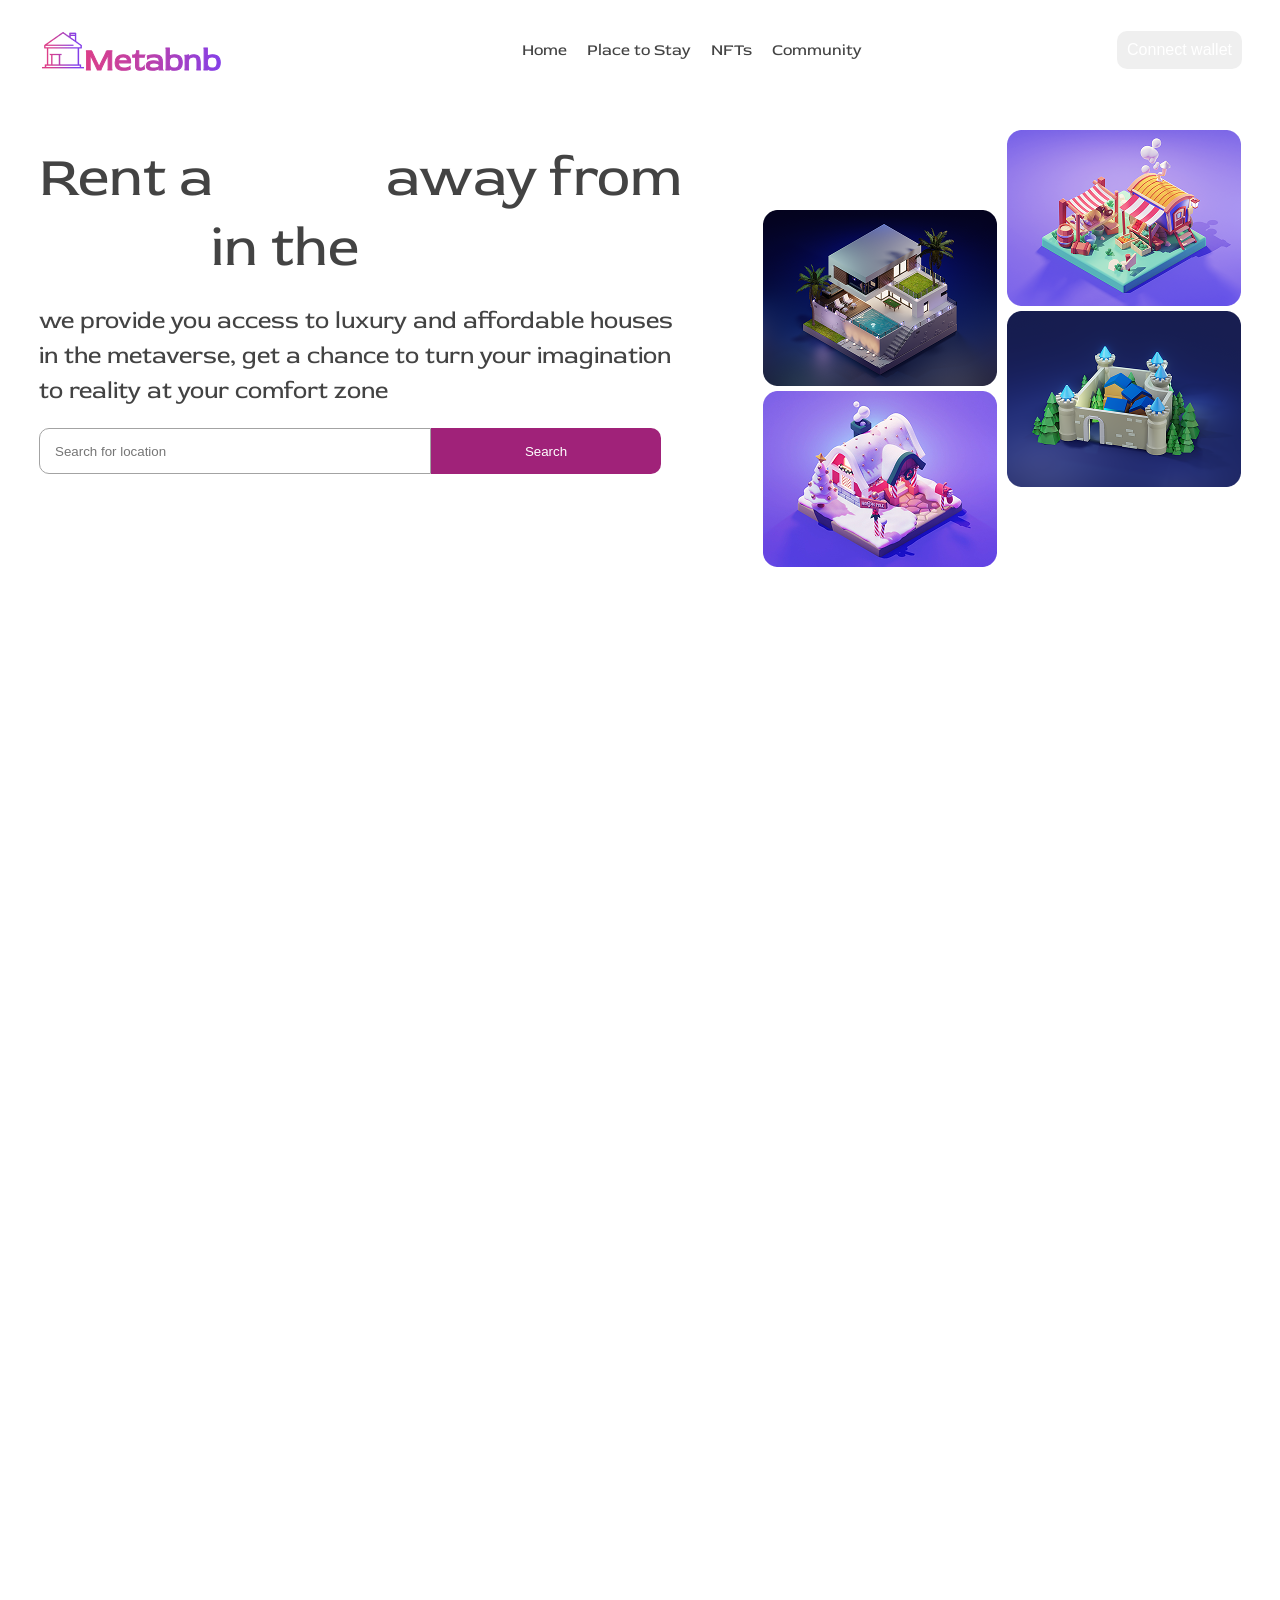
==== index.html @ 58260ed0 "changed the BarIcon Path" ====
<!doctype html>
<html lang="en">

<head>
  <meta charset="UTF-8" />
  <meta name="viewport" content="width=device-width, initial-scale=1.0" />
  <title>Document</title>
  <link rel="stylesheet" href="style.css" />
  <link rel="preconnect" href="https://fonts.googleapis.com" />
  <link rel="preconnect" href="https://fonts.gstatic.com" crossorigin />
  <link href="https://fonts.googleapis.com/css2?family=Red+Rose:wght@300..700&display=swap" rel="stylesheet" />
</head>

<body>
  <div class="container">
    <header>

      <div class="header_section">
        <div style="display: flex">
          <div style="display: flex; align-items: center; z-index: 10;">
            <img style="margin-top: 20px" src="./Asset/Logos/header_logo.png" alt="" />
            <h1 class="logo_text">Metabnb</h1>
          </div>
        </div>

        <div id="g">
          <div class="">
            <div class="close-sidebar-btn_con">
              <div id="close-sidebar-btn">❌</div>
            </div>
            <nav>
              <li><a href="">Home</a></li>
              <li><a href="">Place to Stay</a></li>
              <li><a href="">NFTs</a></li>
              <li><a href="">Community</a></li>
            </nav>
          </div>
          <div style="margin-top: 20px" class=" wallet_btn_con">
            <button id="wallet_btn">Connect wallet</button>
          </div>
        </div>

        <img class="bar_icon" id="open-sidebar-btn" src="Asset/Logos/bar_icon.png" alt="" />
      </div>


  </div>
  <div id="modaloverlay">
    <div class="modal_con">
      <div id="modal">
        <div>
          <div class="modal_context_con">
            <div id="modal_close_btn" aria-label="close sidbar">❌</div>
            <div class="modal_context">
              <input type="text" id="modal_input" placeholder="Input Your Adress" />
              <button id="modal_btn">Connect to Wallet!</button>
            </div>
          </div>
        </div>
      </div>
    </div>
  </div>
  </header>
  
  <section class="hero_section">
    <div class="left_hero_section">
      <h1 class="hero_header">Rent a <span
          class="spanOne">Place</span> away from<br> <span class="spanTwo">Home</span> in the <span
          class="spanThree">Metaverse</span></h1>
      <p class="heroText">we provide you access to luxury and affordable houses<br> in the metaverse, get a chance
        to turn your imagination to reality at your comfort zone </p>
      <div class="input_con">
        <div class="input_bg">
          <input class="hero_input" type="text" placeholder="Search for location">
        </div>
        <button class="input_btn">Search</button>
      </div>
    </div>
    <div class="hero_imgs">
      <div class="left_hero_img">
        <img src="Asset/imgs/hero_image 1.png" alt="">
        <img src="Asset/imgs/hero_image 2.png" alt="">
      </div>
      <div class="right_hero_img">
        <img src="Asset/imgs/hero_img 3.png" alt="">
        <img src="Asset/imgs/hero_img4.png" alt="">
      </div>
    </div>
  </section>
  </div>

  <script src="app.js"></script>
</body>

</html>
---- style.css ----
* {
 
   margin: 0;
  padding: 0;
}
body {
  background-color: rgba(255, 255, 255, 1);
  box-sizing: border-box; 
  font-family: "Red Rose", serif;
  min-height: 200vh;
}
header {
  position: relative;
  padding: 0 2rem;
}

.header_section {
  width: 100%;
  height: 60px;
  max-width: 1200px;
  padding: 10px;
  margin: 0 auto;
  display: flex;
  align-items: center;
  justify-content: space-between;
}

nav {
  display: flex;
  justify-content: center;
  align-items: center;
  text-align: center;
  gap: 20px;
  margin-top: 20px;
}

.bar_icon {
  display: none;
}
li a {
  text-decoration: none;
  color: #434343;
}
.logo_text {
  background: linear-gradient(
    to right,
    rgba(220, 62, 136, 1),
    rgba(184, 64, 174, 1),
    rgba(132, 63, 232, 1)
  );
  background-clip: text;
  color: transparent;
  -webkit-text-stroke-width: 1px;
  font-weight: 400;
  -webkit-text-stroke-color: transparent;
  box-shadow: rgba(96, 96, 96, 0.15);
  margin-top: 40px;
}

#wallet_btn {
  border: none;
  background: linear-gradient(rgba(160, 34, 121, 1));
  border-radius: 10px;
  padding: 10px;
  color: #fff;
  font-weight: 400;
  font-size: 16px;
  cursor: pointer;
}
li {
  list-style: none;
}
.vv {
  display: flex;
}
#close-sidebar-btn {
  display: none;
}

.open {
  display: flex;
  justify-content: flex-end;
}

#modaloverlay {
  position: fixed;
  inset: 0;
  background: rgba(0, 0, 0, 0.5);
  z-index: 1000;
  opacity: 0;
  visibility: hidden;
  pointer-events: none;
  transition: opacity 0.3s ease;
}

#modaloverlay.active {
  opacity: 1;
  visibility: visible;
  pointer-events: all;
}

.modal_con {
  margin-top: 200px;
  display: flex;
  justify-content: center;
  align-items: center;
}

.modal_context_con {
  background-color: #fff;
  padding: 35px;
  width: 300px;
  border-radius: 10px;
}
.modal_context {
  display: flex;
  flex-direction: column;
  gap: 10px;
}
#modal_input {
  padding: 10px;
  border: 1px solid gainsboro;
}
#modal_btn {
  background: linear-gradient(rgba(160, 34, 121, 1));
  border-radius: 5px;
  padding: 10px;
  color: #fff;
  border: none;
}
#modal_close_btn {
  display: flex;
  justify-content: flex-end;
  position: relative;
  top: -25px;
  left: 20px;
}
#modal_btn,
#modal_close_btn,
#modal_input {
  cursor: pointer;
}

.spanOne,
.spanTwo,
.spanThree {
  background: linear-gradient(rgba(160, 34, 121, 1));
  background-clip: text;
  color: transparent;
  -webkit-text-stroke-width: 1px;
  font-weight: 400;
  -webkit-text-stroke-color: transparent;
  box-shadow: rgba(96, 96, 96, 0.15);
}
#g {
  display: flex;
  align-items: center;
  justify-content: space-between;
  width: 60%;
}

.hero_section {
  display: flex;
  justify-content: space-around;
  align-items: center;
  width: 100%;
  margin-top: 50px;
}

.hero_header {
  color: #434343;
  line-height: 70px;
  width: 646px;
  font-weight: 400;
  font-size: 56px;
}

.heroText{
  font-weight: 400;
  font-size: 24px;
  line-height: 35px;
  width: 636px;
  color: #434343;
}
.left_hero_section {
  display: flex;
  flex-direction: column;
  gap: 20px;
}
.right_hero_img {
  display: flex;
  flex-direction: column;
  gap: 5px;
}
.left_hero_img {
  display: flex;
  flex-direction: column;
  gap: 5px;
  position: relative;
  top: 80px;
}
.hero_imgs {
  display: flex;
  gap: 10px;
}

.input_con {
  display: flex;
}
input {
  margin: 15px;
}
.input_bg {
  border: 1px solid #a3a3a3;
  width: 390px;
  border-radius: 10px 0px 0px 10px;
  height: 44px;
  cursor: pointer;
}
.input_btn {
  width: 230px;
  height: 46px;
  background: #a02279;
  border: none;
  color: #fff;
  border-radius: 0px 10px 10px 0px;
  cursor: pointer;
}

.hero_input {
  background: transparent;
  border: none;
  outline: none;
}



@media (max-width: 1075px) {
  .hero_section {
    display: flex;
    flex-direction: column;
    gap: 20px;
  }
}

@media (max-width: 857px) {
  .bar_icon {
    display: block;
    z-index: 10;
  }

  #close-sidebar-btn {
    display: block;
  }

  .close-sidebar-btn_con {
    display: flex;
    justify-content: flex-end;
    position: absolute;
    right: 15px;
    top: 20px;
  }

  .wallets_btn {
    display: flex;
    justify-content: center;
    align-items: center;
  }
  #g {
    display: none;
    flex-direction: column;
    position: absolute;
    top: 100px;
    width: 90%;
    max-width: 400px;
    left: 50%;
    transform: translateX(-50%);

    background: rgba(179, 12, 115, 0.932);
    padding: 15px;
    backdrop-filter: blur(15px);
    border-radius: 15px;
  }
  nav {
    display: flex;
    flex-direction: column;
    /* margin-top: 200px; */
  }

  .wallet_btn_con {
    display: flex;
    justify-content: center;
    align-items: center;
  }

  li a {
    color: #fff;
    cursor: pointer;
  }
}

@media (max-width: 691px) {
  .right_hero_img {
    display: flex;
    flex-direction: row;
    gap: 10px;
  }
  .hero_section {
    display: flex;
    align-items: center;
  }

  .left_hero_img {
    display: flex;
    flex-direction: row;
    justify-content: space-between;
    gap: 10px;
  }
  .hero_imgs {
    display: flex;
    flex-direction: column;
    gap: 90px;
  }

  .hero_header {
    font-weight: 400;
    font-size: 28px;
    text-align: center;
    width: 100%;
  }

  .heroText{
    text-align: center;
    font-size: 15px;
    width: 100%;
    color: #434343;
  }

  .input_con {
    display: flex;
    flex-direction: column;
    align-items: center;
    gap: 15px;
    width: 100%;
  }
  .input_bg,
  .input_btn {
    width: 100%;
    max-width: 400px;
    height: 40px;
    border-radius: 5px;
  }

  .input_btn {
    background: #a02279;
    border: none;
    color: #fff;
  }
}

@media (max-width: 470px) {
  .right_hero_img {
    display: flex;
    flex-direction: column;
    gap: 10px;
  }
  .left_hero_img {
    display: flex;
    flex-direction: column;
    justify-content: space-between;
    gap: 10px;
  }
  .input_con {
    display: flex;
    flex-direction: column;
    align-items: center;
    gap: 15px;
    width: 100%;
  }
  .input_bg,
  .input_btn {
    width: 100%;
    max-width: 400px;
    height: 40px;
    border-radius: 5px;
  }
}
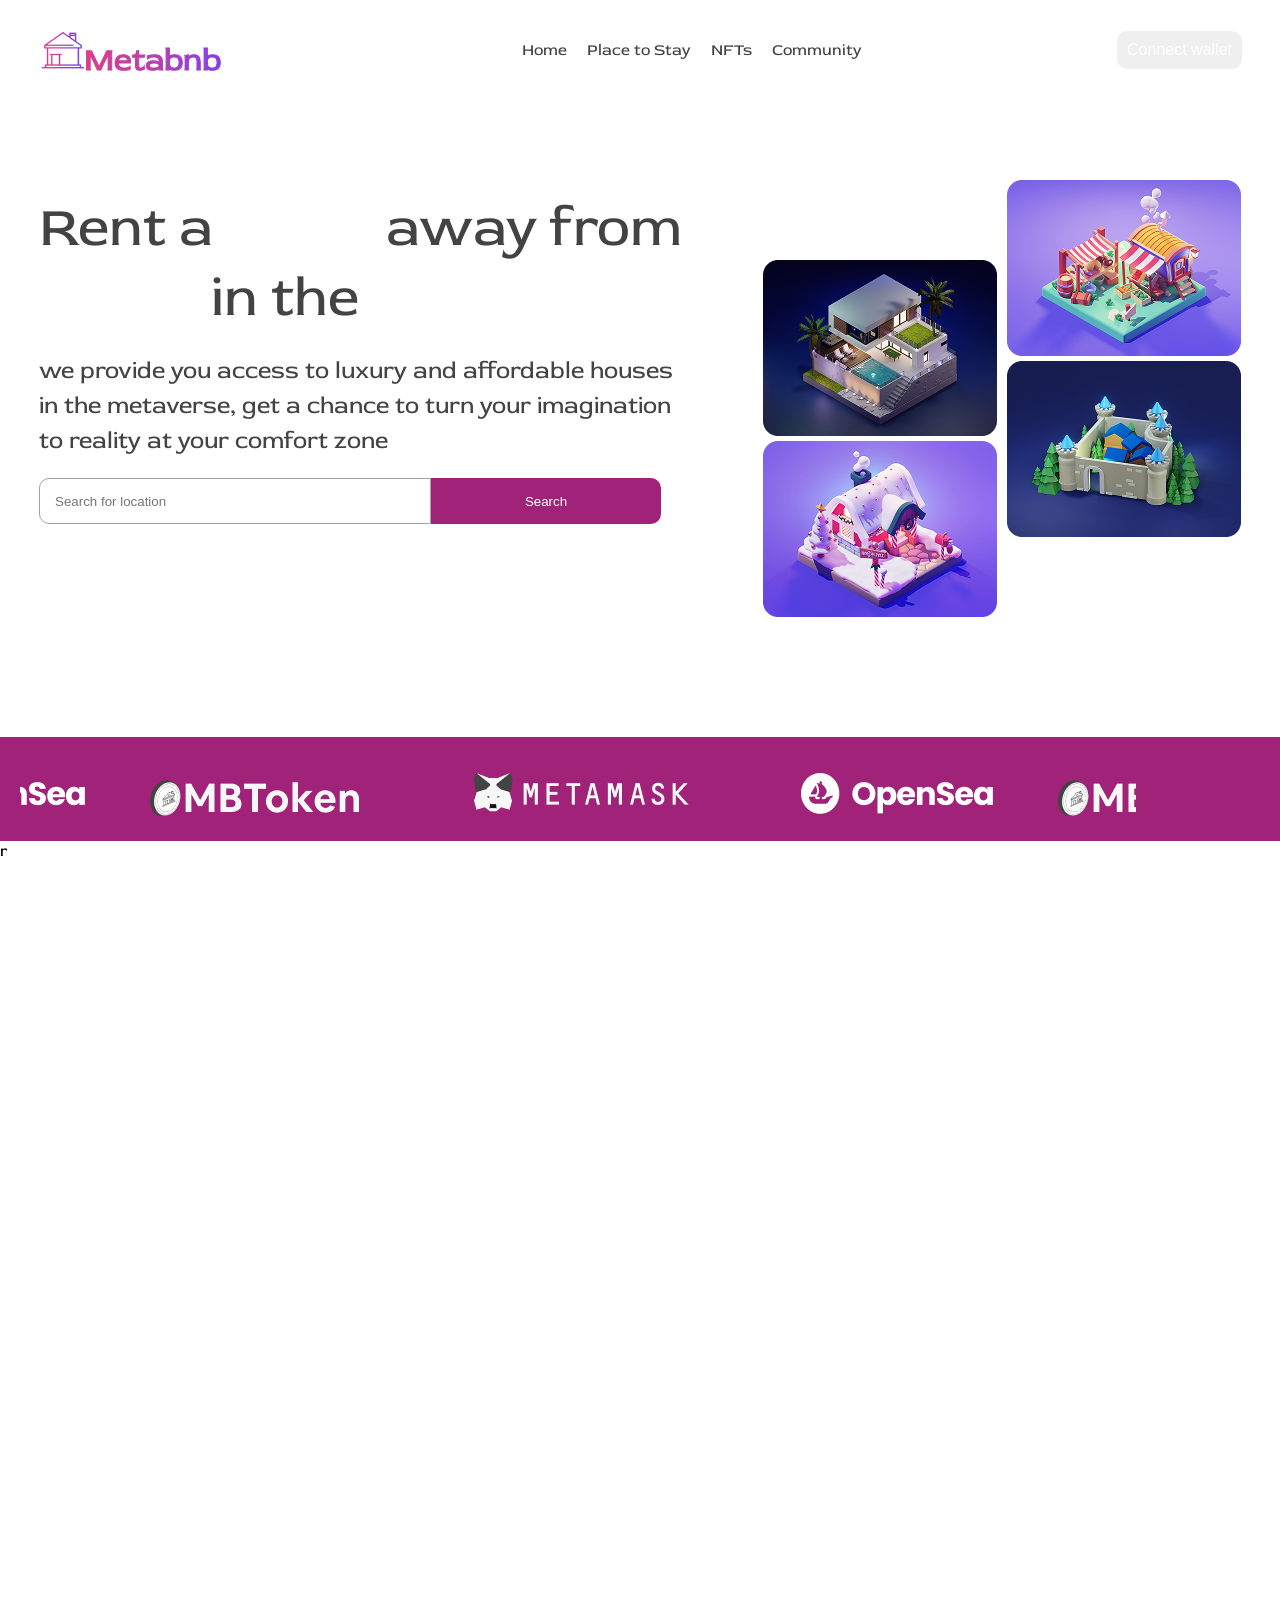
==== commit f5bbe432: "feature: added a banner carosuel" ====
--- a/index.html
+++ b/index.html
@@ -61,12 +61,11 @@
     </div>
   </div>
   </header>
-  
+
   <section class="hero_section">
     <div class="left_hero_section">
-      <h1 class="hero_header">Rent a <span
-          class="spanOne">Place</span> away from<br> <span class="spanTwo">Home</span> in the <span
-          class="spanThree">Metaverse</span></h1>
+      <h1 class="hero_header">Rent a <span class="spanOne">Place</span> away from<br> <span class="spanTwo">Home</span>
+        in the <span class="spanThree">Metaverse</span></h1>
       <p class="heroText">we provide you access to luxury and affordable houses<br> in the metaverse, get a chance
         to turn your imagination to reality at your comfort zone </p>
       <div class="input_con">
@@ -87,6 +86,32 @@
       </div>
     </div>
   </section>
+
+  <div class="banner_con">
+    <div class="carousel">
+      <div class="banner_group">
+        <div class="card"><img src="Asset/Logos/MbToken.png" alt="MbTokenIcon"></div>
+        <div class="card"> <img src="Asset/Logos/MetaMask.png" alt="MetaMaskIcon"></div>
+        <div class="card"> <img src="Asset/Logos/OpenSea.png" alt="OpenSeaIcon"></div>
+      </div>
+       <div class="banner_group">
+        <div class="card"><img src="Asset/Logos/MbToken.png" alt="MbTokenIcon"></div>
+        <div class="card"> <img src="Asset/Logos/MetaMask.png" alt="MetaMaskIcon"></div>
+        <div class="card"> <img src="Asset/Logos/OpenSea.png" alt="OpenSeaIcon"></div>
+      </div>
+       <div class="banner_group">
+        <div class="card"><img src="Asset/Logos/MbToken.png" alt="MbTokenIcon"></div>
+        <div class="card"> <img src="Asset/Logos/MetaMask.png" alt="MetaMaskIcon"></div>
+        <div class="card"> <img src="Asset/Logos/OpenSea.png" alt="OpenSeaIcon"></div>
+      </div>
+    </div>
+
+  </div>
+
+  <section>
+    r
+  </section>
+
   </div>
 
   <script src="app.js"></script>
--- a/style.css
+++ b/style.css
@@ -1,11 +1,10 @@
 * {
- 
-   margin: 0;
+  margin: 0;
   padding: 0;
 }
 body {
   background-color: rgba(255, 255, 255, 1);
-  box-sizing: border-box; 
+  box-sizing: border-box;
   font-family: "Red Rose", serif;
   min-height: 200vh;
 }
@@ -164,7 +163,7 @@
   justify-content: space-around;
   align-items: center;
   width: 100%;
-  margin-top: 50px;
+  margin-top: 100px;
 }
 
 .hero_header {
@@ -175,7 +174,7 @@
   font-size: 56px;
 }
 
-.heroText{
+.heroText {
   font-weight: 400;
   font-size: 24px;
   line-height: 35px;
@@ -233,8 +232,49 @@
   outline: none;
 }
 
-
-
+.banner_con {
+  margin-top: 200px;
+  background: #a02279;
+  /* width: 100%; */
+  padding: 20px;
+}
+
+.carousel {
+  width: 90%;
+  display: flex;
+  overflow-x: auto;
+  justify-content: center;
+}
+
+.card {
+  flex: 0 0 5em;
+  text-align: center;
+  align-items: center;
+  height: 2em;
+padding: 1em;
+}
+
+.carousel::-webkit-scrollbar{
+display: none;
+}
+
+
+.banner_group {
+  display: flex;
+  align-items: center;
+  /* justify-content: ; */
+  gap: 5em;
+  animation: spin 5s infinite linear;
+  padding-right: 1em;
+}
+@keyframes spin {
+  from {
+    translate: 0;
+  }
+  to {
+    translate: -100%;
+  }
+}
 @media (max-width: 1075px) {
   .hero_section {
     display: flex;
@@ -298,6 +338,11 @@
     cursor: pointer;
   }
 }
+/* @media (max-width: 697px) {
+.bannerIcons img{
+width: 100%;
+}
+} */
 
 @media (max-width: 691px) {
   .right_hero_img {
@@ -329,7 +374,7 @@
     width: 100%;
   }
 
-  .heroText{
+  .heroText {
     text-align: center;
     font-size: 15px;
     width: 100%;
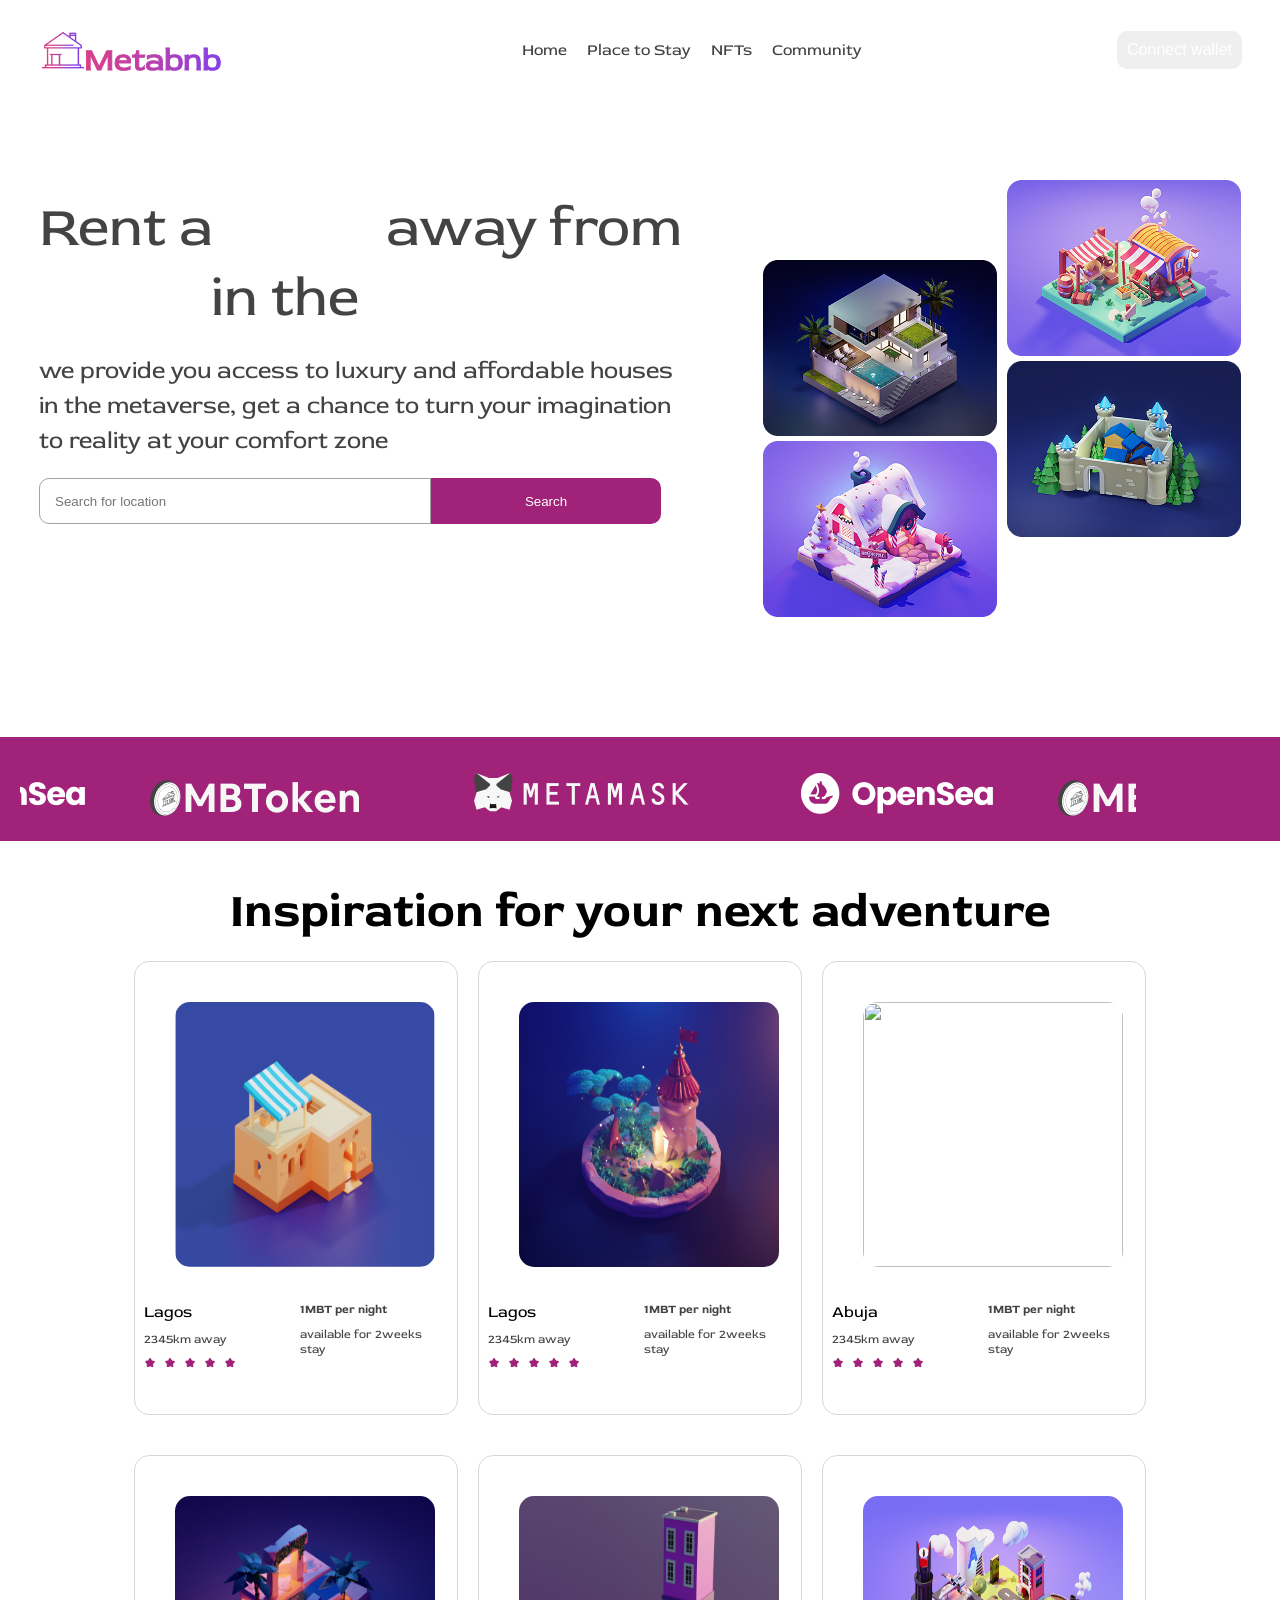
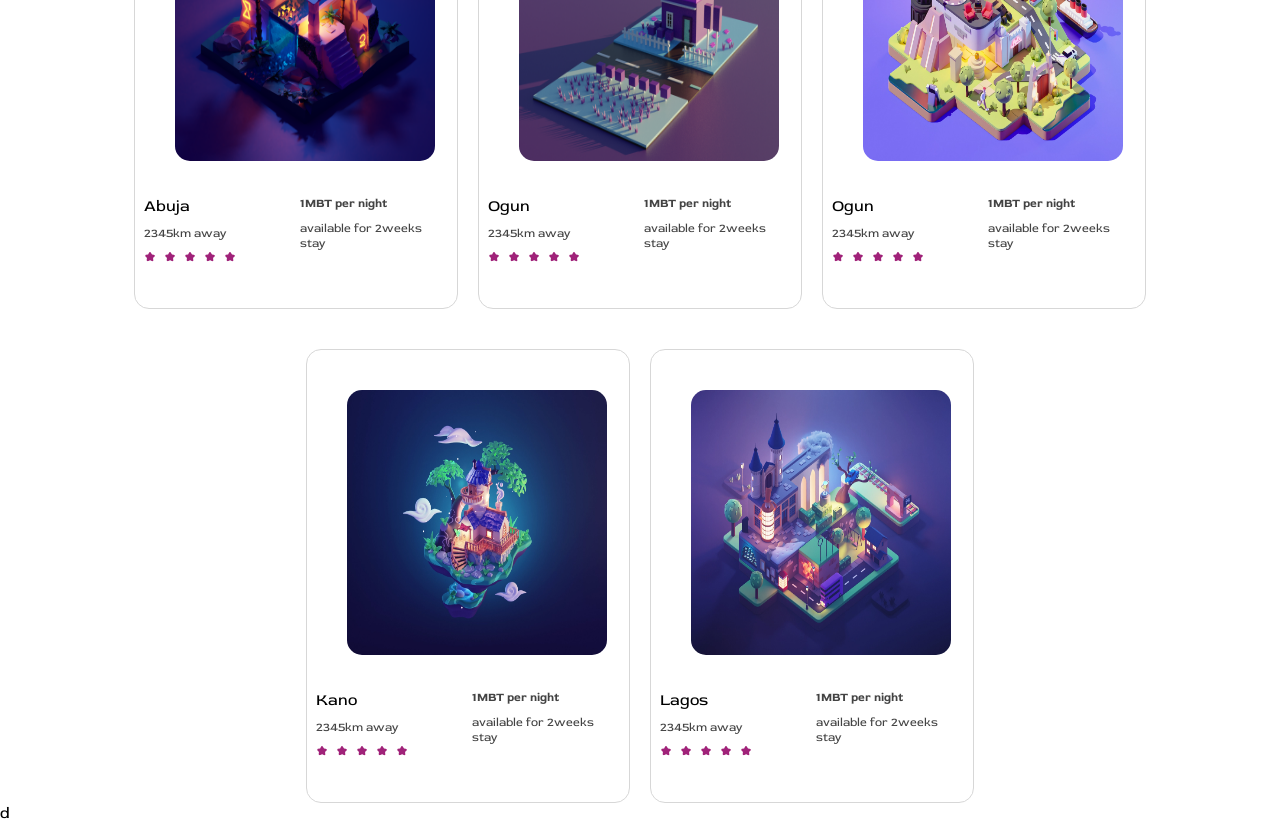
==== commit bc5b33ee: "Added a new Adventure section with cards,imgs and text" ====
--- a/index.html
+++ b/index.html
@@ -108,10 +108,16 @@
 
   </div>
 
-  <section>
-    r
+  <section class="adventure">
+    <h2>Inspiration for your next adventure</h2>
+    <div id="adventureOutput">
+    
+    </div>
+    <div>
+</div>
+   
   </section>
-
+d
   </div>
 
   <script src="app.js"></script>
--- a/style.css
+++ b/style.css
@@ -235,7 +235,6 @@
 .banner_con {
   margin-top: 200px;
   background: #a02279;
-  /* width: 100%; */
   padding: 20px;
 }
 
@@ -262,7 +261,6 @@
 .banner_group {
   display: flex;
   align-items: center;
-  /* justify-content: ; */
   gap: 5em;
   animation: spin 5s infinite linear;
   padding-right: 1em;
@@ -275,6 +273,89 @@
     translate: -100%;
   }
 }
+
+.adventure{
+margin-top: 40px;
+}
+#adventureOutput{
+display: flex;
+flex-wrap: wrap;
+gap: 20px;
+justify-content: center;
+}
+.adventure h2{
+text-align: center;
+font-weight: 700;
+font-size: 48px;
+}
+
+.cards{
+display: flex;
+flex-direction: column;
+justify-content: center;
+align-items: center;
+margin-left: 20px;
+}
+.adventurecard{
+border: 1px solid #D7D7D7;
+width: 242px;
+height: 372px;
+justify-content: center;
+border-radius: 15px;
+padding: 40px;
+}
+.adventure_img{
+width: 260px;
+height: 265px;
+border-radius: 15px;
+}
+.d{
+/* display: flex; */
+justify-content: center;
+align-items: center;
+gap: 20px;
+margin-top: 20px;
+}
+.adventureContext{
+display: flex;
+gap: 4em;
+justify-content: center;
+flex-direction:row;
+margin-top: 30px;
+}
+.right_context,.left_context{
+display: flex;
+flex-direction: column;
+gap: 10px;
+}
+.first_leftText{
+color: #434343;
+font-weight: 700;
+font-size: 12px;
+width: 88px;
+}
+
+.second_leftText{
+width: 148px;
+font-weight: 400;
+color: #434343;
+font-size: 12px;
+}
+
+.locationtext{
+  width: 67px;
+  font-size: 12px;
+  color: #434343;
+  font-weight: 400;
+}
+
+.second_rightText{
+width: 83px;
+font-size: 12px;
+font-weight: 400;
+color: #434343;
+}
+
 @media (max-width: 1075px) {
   .hero_section {
     display: flex;
@@ -324,7 +405,6 @@
   nav {
     display: flex;
     flex-direction: column;
-    /* margin-top: 200px; */
   }
 
   .wallet_btn_con {
@@ -338,11 +418,12 @@
     cursor: pointer;
   }
 }
-/* @media (max-width: 697px) {
-.bannerIcons img{
-width: 100%;
-}
-} */
+@media (max-width: 447px) {
+.banner_con {
+  margin-top: 50px;
+}
+
+}
 
 @media (max-width: 691px) {
   .right_hero_img {
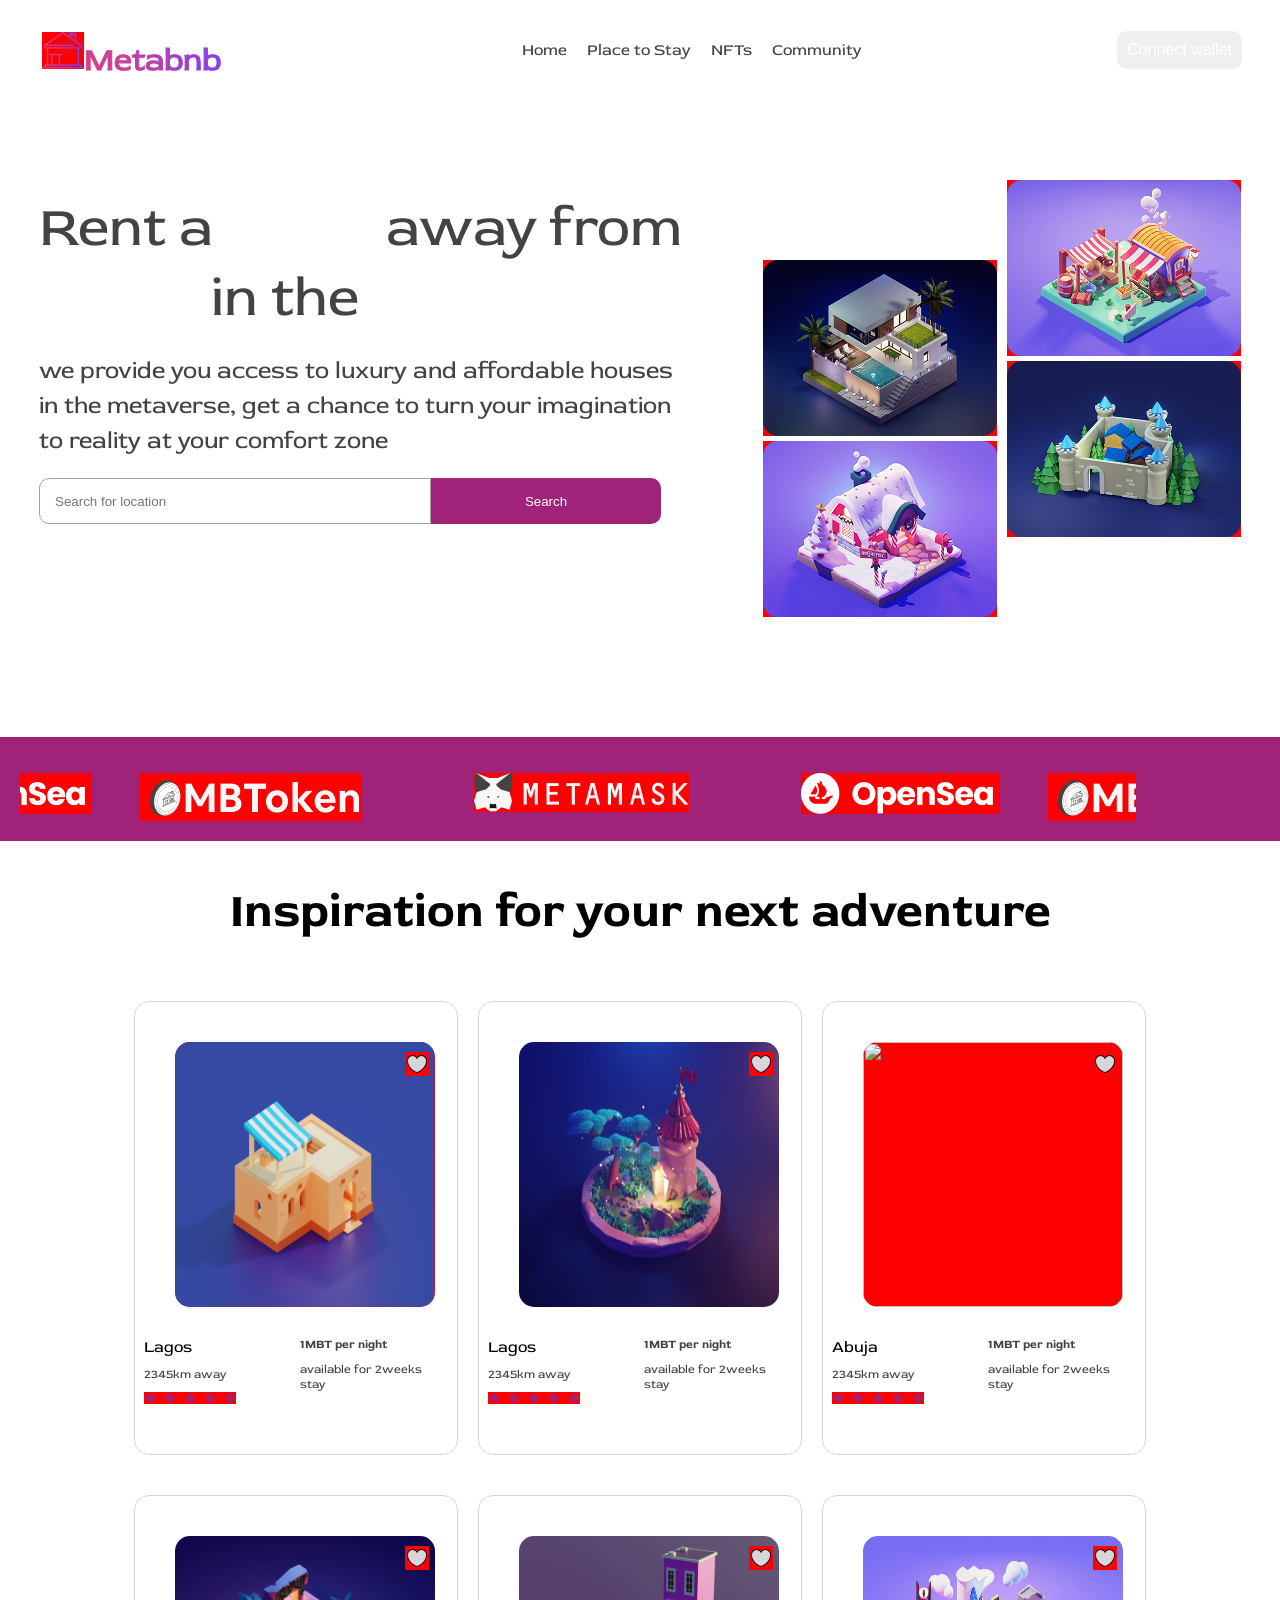
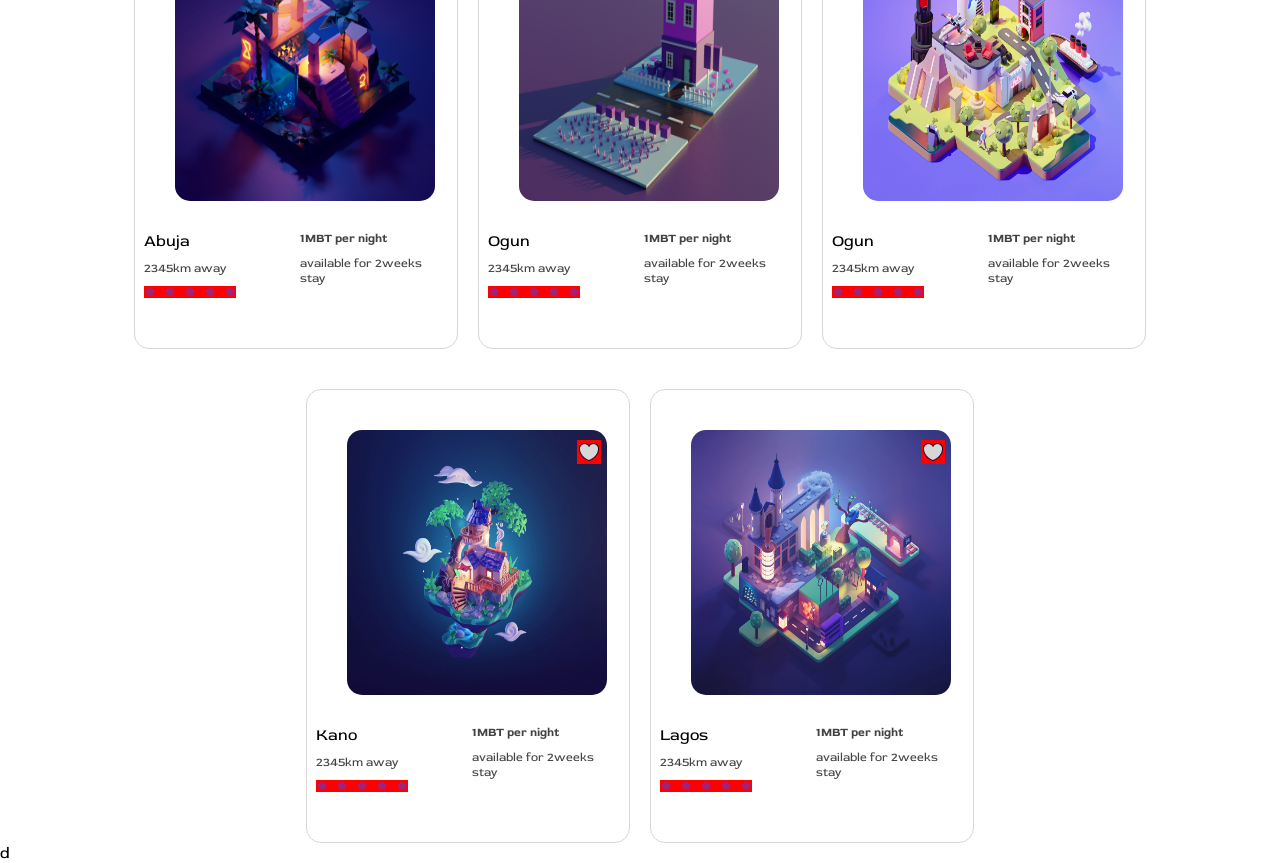
==== commit 1bf0ac4a: "added lazy load to all images" ====
--- a/index.html
+++ b/index.html
@@ -77,12 +77,12 @@
     </div>
     <div class="hero_imgs">
       <div class="left_hero_img">
-        <img src="Asset/imgs/hero_image 1.png" alt="">
+        <img src="Asset/imgs/hero_image 1.png" loading="lazy" alt="">
         <img src="Asset/imgs/hero_image 2.png" alt="">
       </div>
       <div class="right_hero_img">
-        <img src="Asset/imgs/hero_img 3.png" alt="">
-        <img src="Asset/imgs/hero_img4.png" alt="">
+        <img src="Asset/imgs/hero_img 3.png" loading="lazy" alt="">
+        <img src="Asset/imgs/hero_img4.png"loading="lazy" alt="">
       </div>
     </div>
   </section>
--- a/style.css
+++ b/style.css
@@ -274,6 +274,11 @@
   }
 }
 
+img{
+background-color: red;
+
+}
+
 .adventure{
 margin-top: 40px;
 }
@@ -282,6 +287,7 @@
 flex-wrap: wrap;
 gap: 20px;
 justify-content: center;
+margin-top: 40px;
 }
 .adventure h2{
 text-align: center;
@@ -356,6 +362,15 @@
 color: #434343;
 }
 
+.adventureImgContainer{
+display: flex;
+}
+.heartImg{
+position: relative;
+right: 30px;
+margin-top: 10px;
+}
+
 @media (max-width: 1075px) {
   .hero_section {
     display: flex;
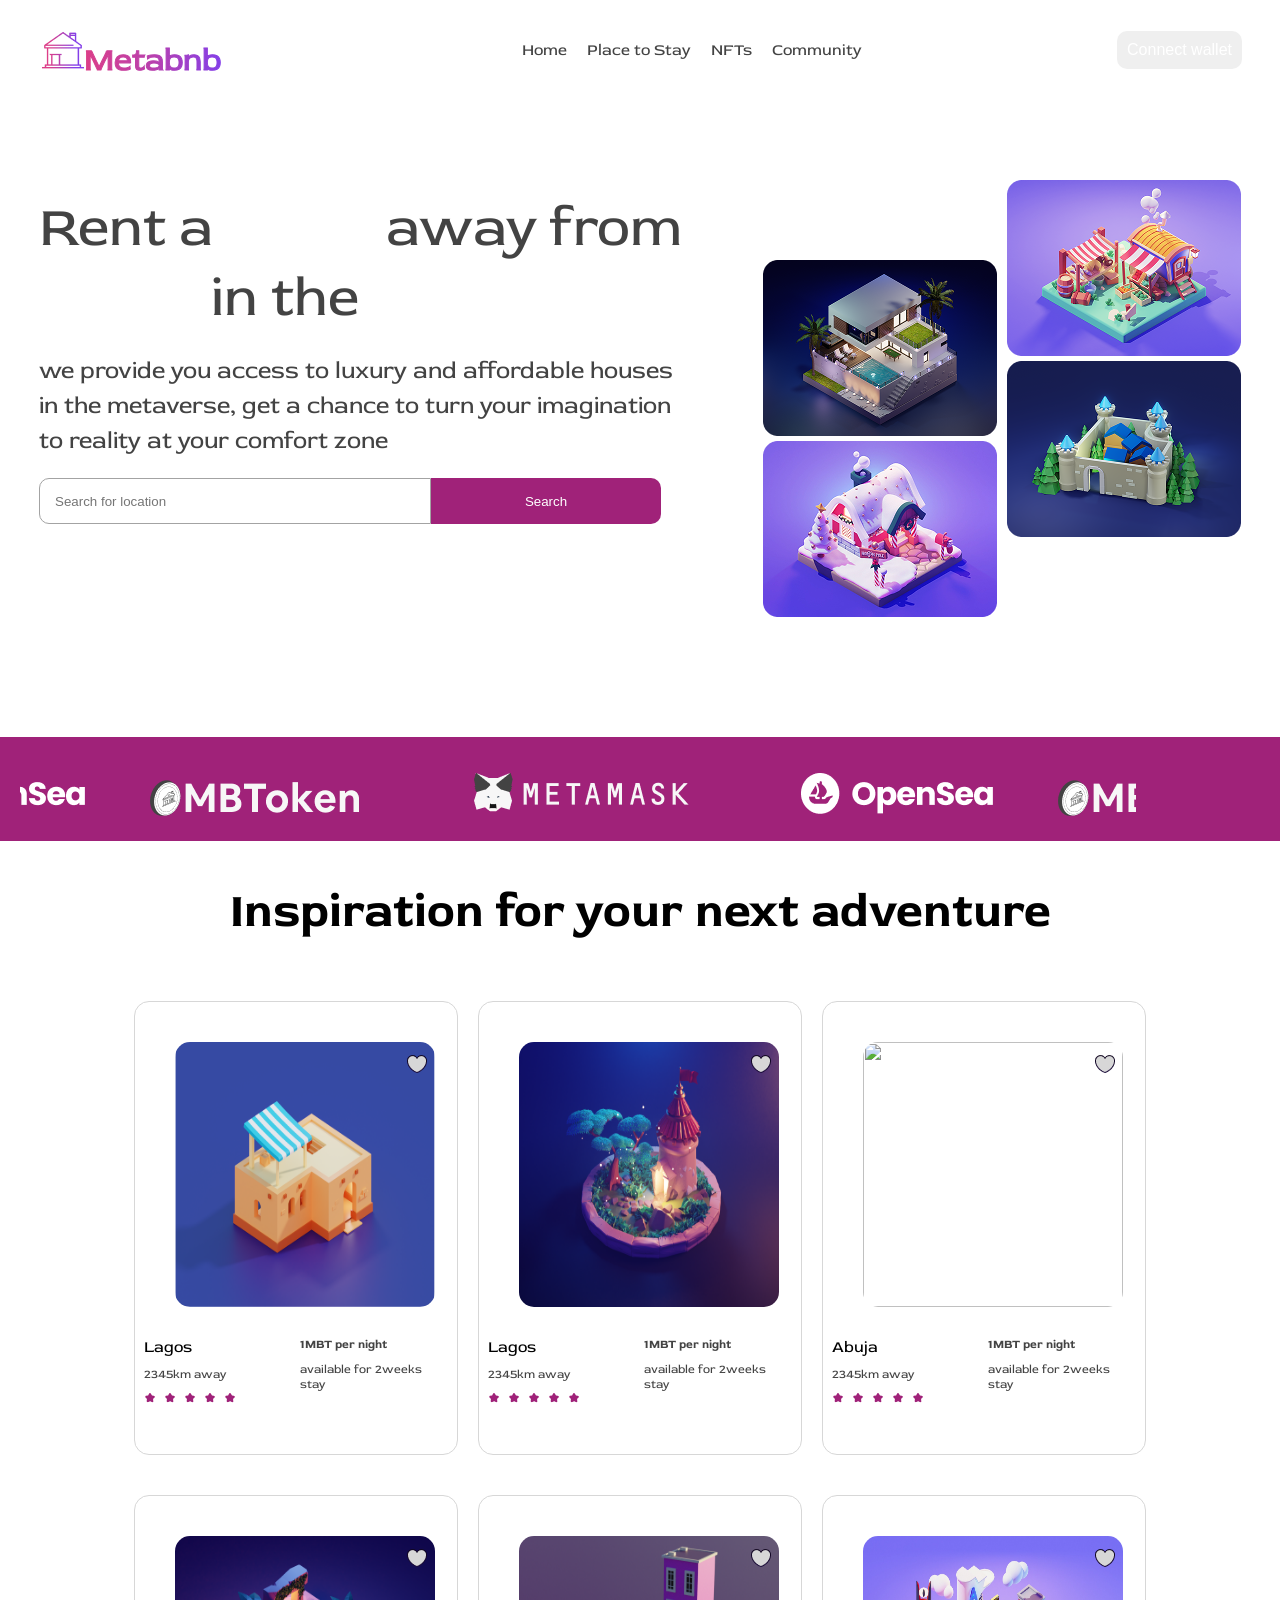
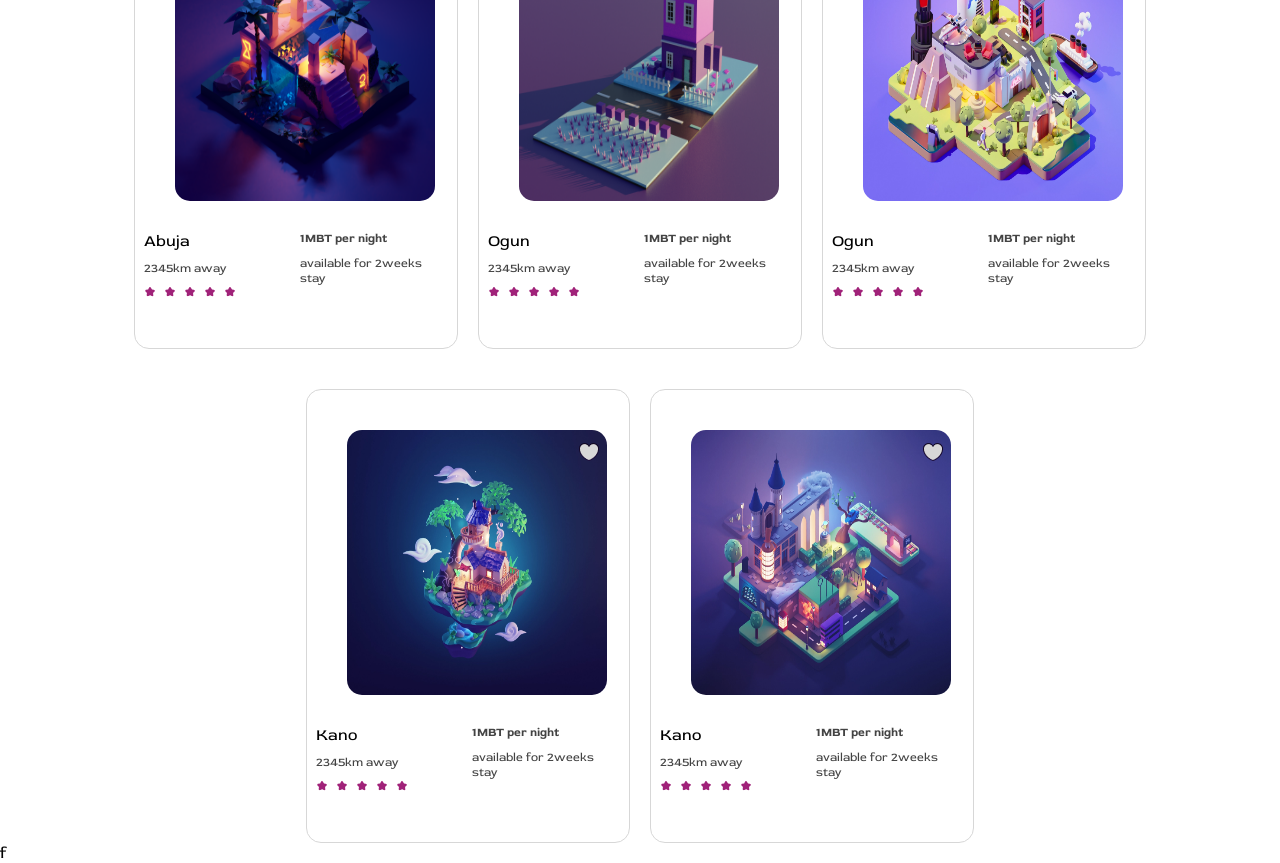
==== commit f3685a5c: "feat: implement location-based filtering with dynamic UI update" ====
--- a/index.html
+++ b/index.html
@@ -54,6 +54,7 @@
             <div class="modal_context">
               <input type="text" id="modal_input" placeholder="Input Your Adress" />
               <button id="modal_btn">Connect to Wallet!</button>
+              
             </div>
           </div>
         </div>
@@ -70,9 +71,9 @@
         to turn your imagination to reality at your comfort zone </p>
       <div class="input_con">
         <div class="input_bg">
-          <input class="hero_input" type="text" placeholder="Search for location">
+          <input id="hero_input"  type="text" placeholder="Search for location">
         </div>
-        <button class="input_btn">Search</button>
+        <button class="input_btn" id="locationBtn">Search</button>
       </div>
     </div>
     <div class="hero_imgs">
@@ -115,10 +116,10 @@
     </div>
     <div>
 </div>
-   
+    <div id="b">f</div>
+  </div>
   </section>
-d
-  </div>
+ 
 
   <script src="app.js"></script>
 </body>
--- a/style.css
+++ b/style.css
@@ -226,7 +226,7 @@
   cursor: pointer;
 }
 
-.hero_input {
+#hero_input {
   background: transparent;
   border: none;
   outline: none;
@@ -274,10 +274,7 @@
   }
 }
 
-img{
-background-color: red;
-
-}
+
 
 .adventure{
 margin-top: 40px;
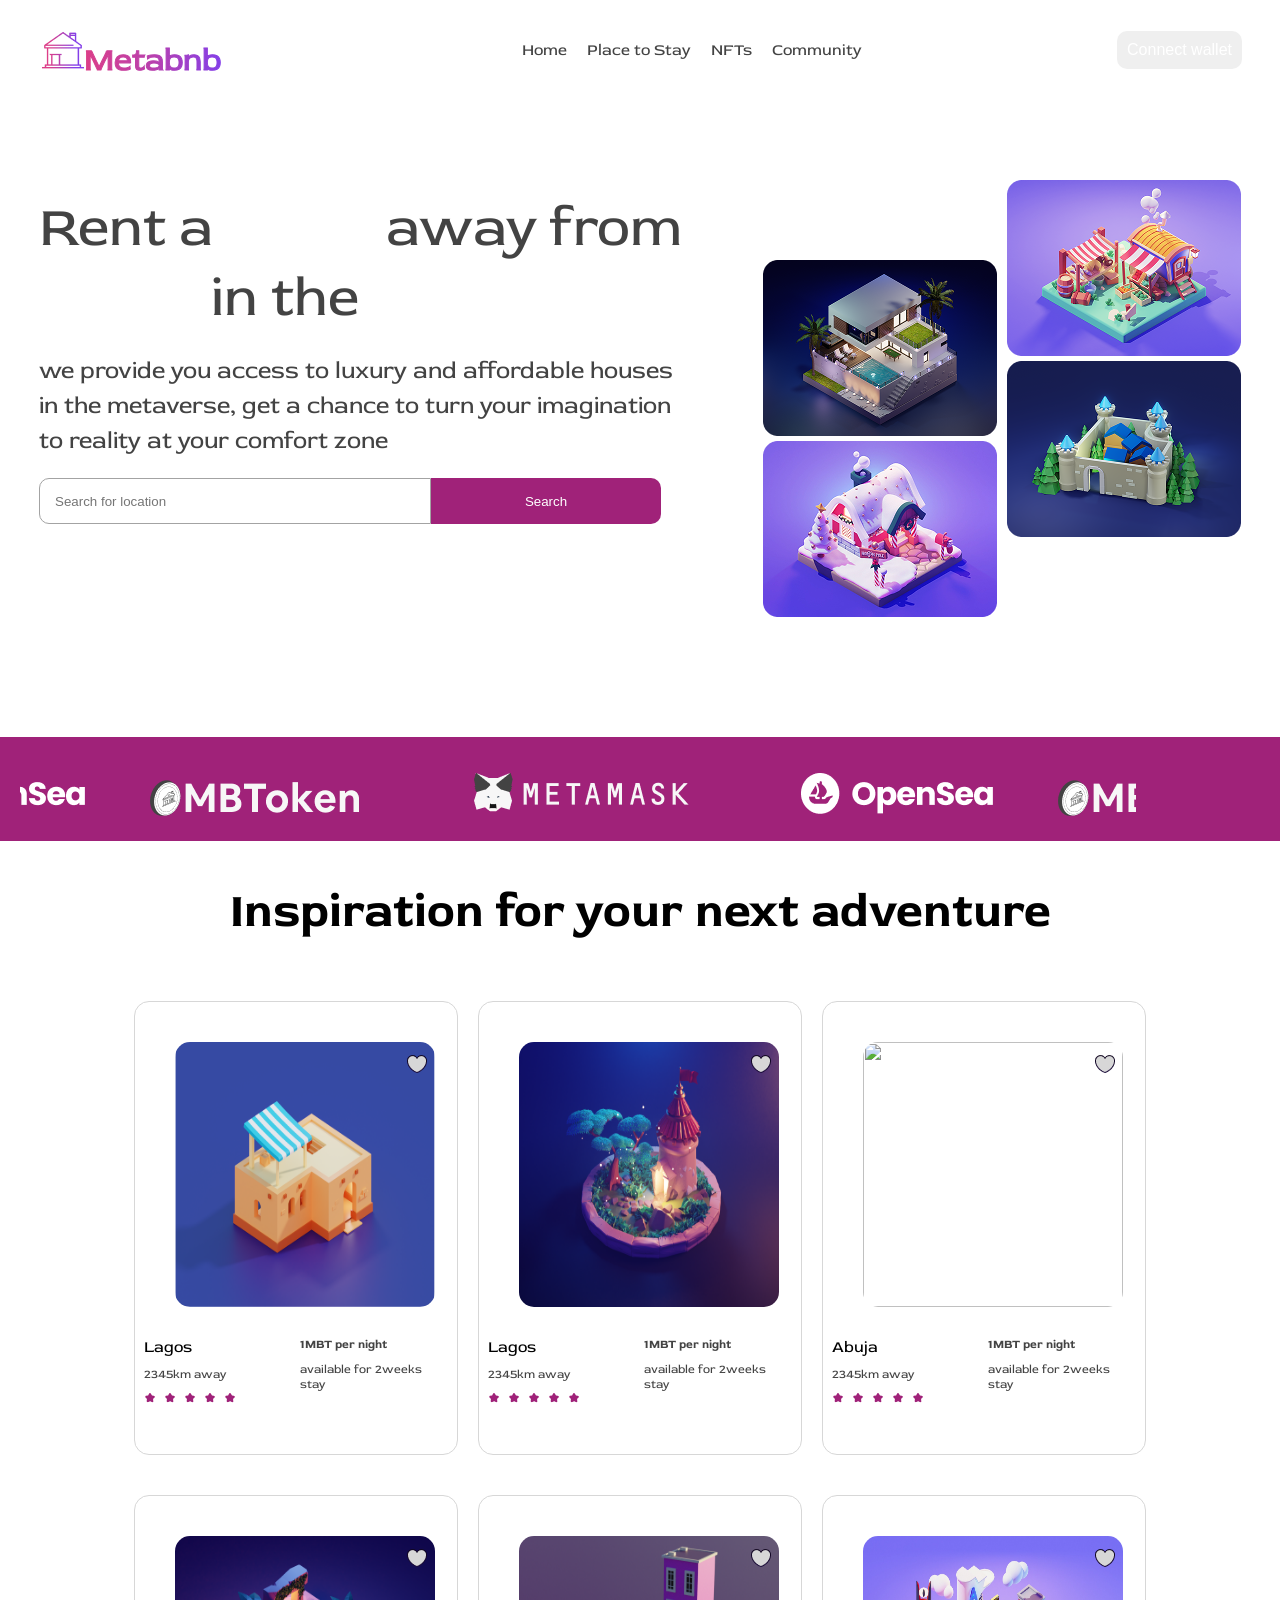
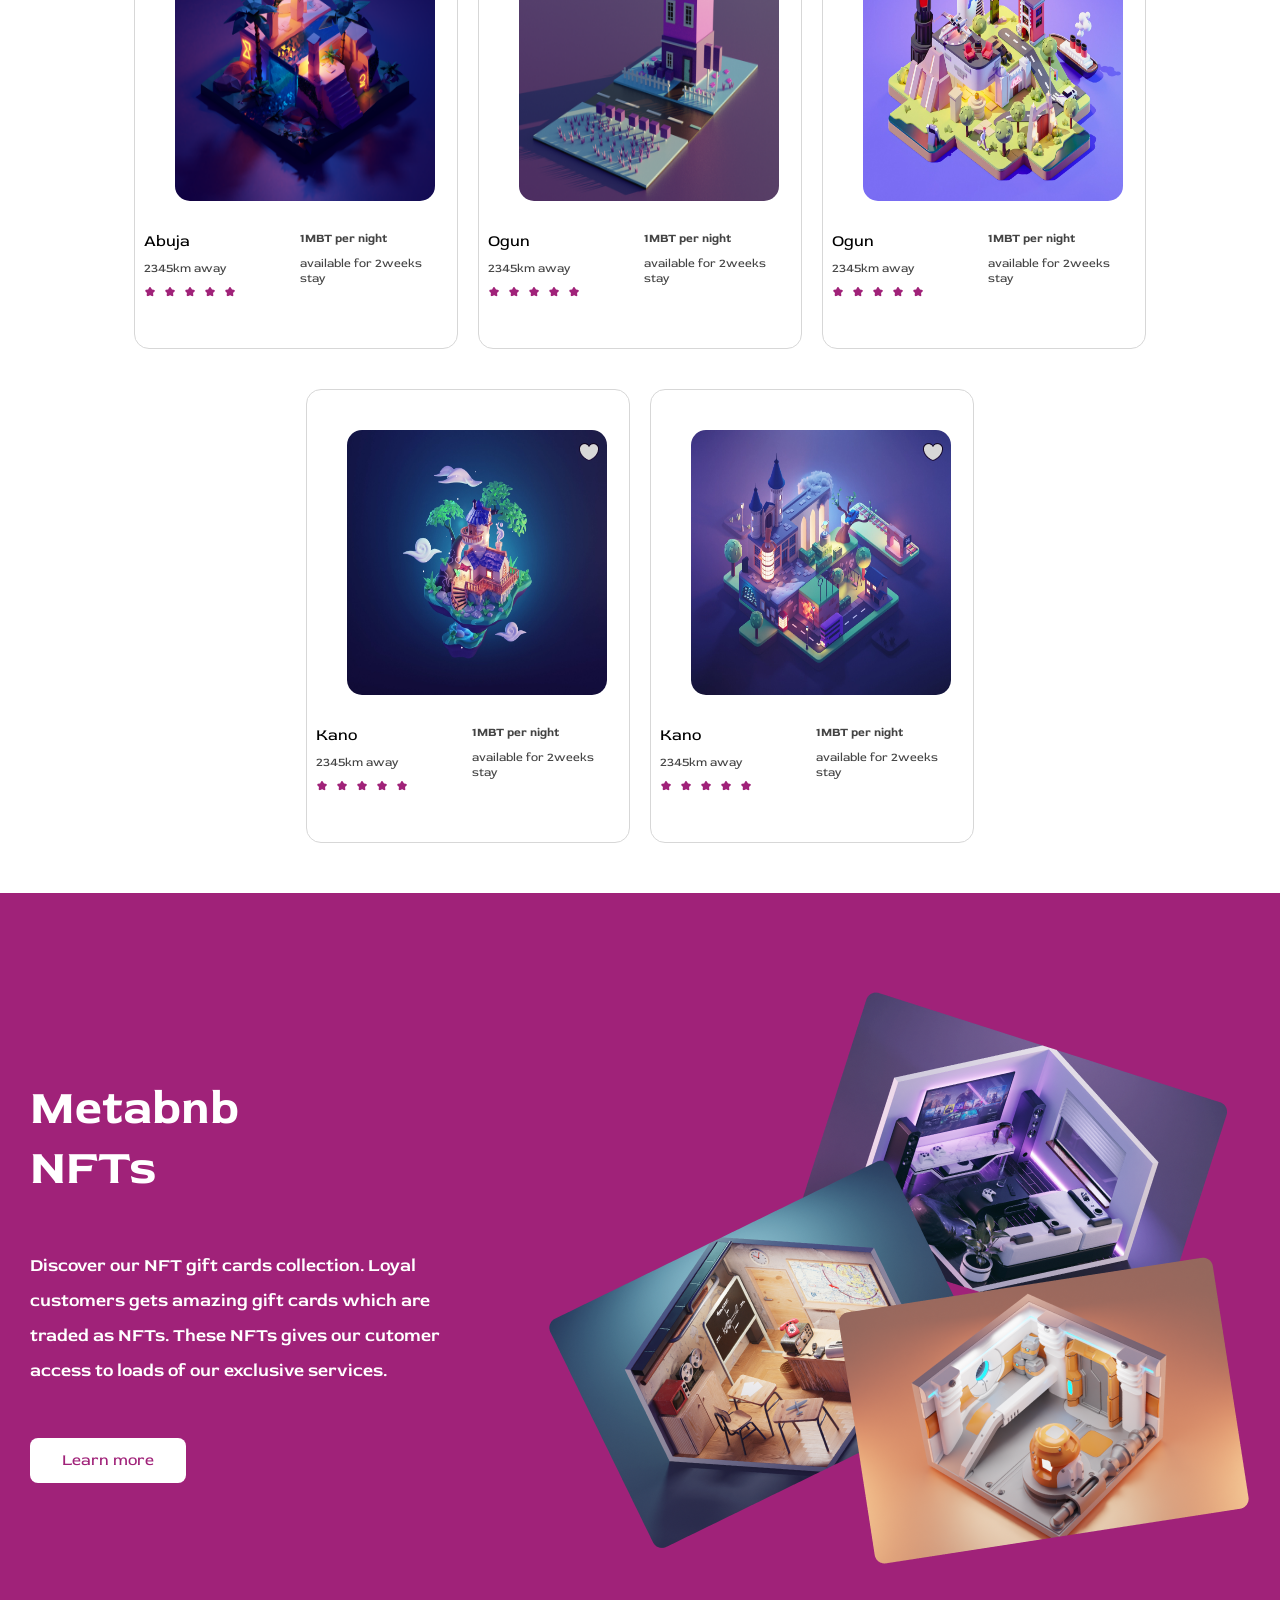
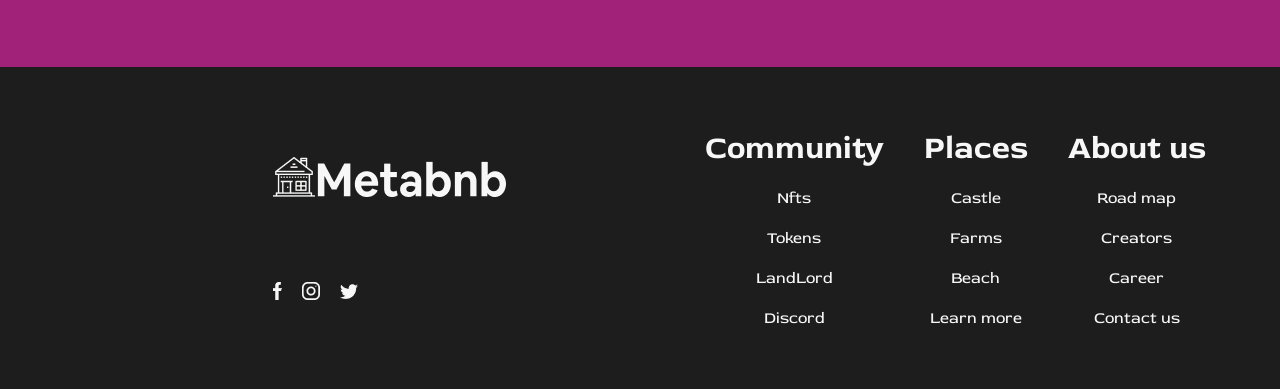
==== commit 518eeb6f: "Added learn more section and   a footer" ====
--- a/index.html
+++ b/index.html
@@ -4,7 +4,7 @@
 <head>
   <meta charset="UTF-8" />
   <meta name="viewport" content="width=device-width, initial-scale=1.0" />
-  <title>Document</title>
+  <title>Metabnb</title>
   <link rel="stylesheet" href="style.css" />
   <link rel="preconnect" href="https://fonts.googleapis.com" />
   <link rel="preconnect" href="https://fonts.gstatic.com" crossorigin />
@@ -54,7 +54,7 @@
             <div class="modal_context">
               <input type="text" id="modal_input" placeholder="Input Your Adress" />
               <button id="modal_btn">Connect to Wallet!</button>
-              
+
             </div>
           </div>
         </div>
@@ -71,7 +71,7 @@
         to turn your imagination to reality at your comfort zone </p>
       <div class="input_con">
         <div class="input_bg">
-          <input id="hero_input"  type="text" placeholder="Search for location">
+          <input id="hero_input" type="text" placeholder="Search for location">
         </div>
         <button class="input_btn" id="locationBtn">Search</button>
       </div>
@@ -83,7 +83,7 @@
       </div>
       <div class="right_hero_img">
         <img src="Asset/imgs/hero_img 3.png" loading="lazy" alt="">
-        <img src="Asset/imgs/hero_img4.png"loading="lazy" alt="">
+        <img src="Asset/imgs/hero_img4.png" loading="lazy" alt="">
       </div>
     </div>
   </section>
@@ -95,12 +95,12 @@
         <div class="card"> <img src="Asset/Logos/MetaMask.png" alt="MetaMaskIcon"></div>
         <div class="card"> <img src="Asset/Logos/OpenSea.png" alt="OpenSeaIcon"></div>
       </div>
-       <div class="banner_group">
+      <div class="banner_group">
         <div class="card"><img src="Asset/Logos/MbToken.png" alt="MbTokenIcon"></div>
         <div class="card"> <img src="Asset/Logos/MetaMask.png" alt="MetaMaskIcon"></div>
         <div class="card"> <img src="Asset/Logos/OpenSea.png" alt="OpenSeaIcon"></div>
       </div>
-       <div class="banner_group">
+      <div class="banner_group">
         <div class="card"><img src="Asset/Logos/MbToken.png" alt="MbTokenIcon"></div>
         <div class="card"> <img src="Asset/Logos/MetaMask.png" alt="MetaMaskIcon"></div>
         <div class="card"> <img src="Asset/Logos/OpenSea.png" alt="OpenSeaIcon"></div>
@@ -112,14 +112,59 @@
   <section class="adventure">
     <h2>Inspiration for your next adventure</h2>
     <div id="adventureOutput">
-    
     </div>
+  </section>
+
+  <section class="learn_more">
+    <div class="learn_more_leftContent">
+      <h1 class="learn_more_header">Metabnb NFTs</h1>
+      <p class="learn_more_paragraph">Discover our NFT gift cards collection. Loyal customers gets amazing gift cards
+        which are traded as NFTs. These NFTs gives our cutomer access to loads of our exclusive services.</p>
+      <div class="learn_more_btn">
+        <span><a href="">Learn more</a></span>
+      </div>
+    </div>
+    <div class="learn_more_rightContent">
+      <img class="learn_more_img" src="Asset/imgs/Learn_more.png" alt="">
+    </div>
+  </section>
+  <footer>
     <div>
-</div>
-    <div id="b">f</div>
-  </div>
-  </section>
- 
+      
+    </div>
+    <div class="left_footerContent">
+      <div><img src="Asset/Logos/logo2.png" alt=""></div>
+      <div class="footer_socials">
+        <img src="Asset/Logos/facebook.png" alt="">
+        <img src="Asset/Logos/instagram.png" alt="">
+        <img src="Asset/Logos/twitter.png" alt="">
+      </div>
+    </div>
+    <div class="right_footerContent">
+      <div style="display: flex; flex-direction: column; gap: 20px; align-items: center;">
+        <h1>Community</h1>
+        <p class="first_para">Nfts</p>
+        <p class="first_para">Tokens</p>
+        <p class="first_para">LandLord</p>
+        <p class="first_para">Discord</p>
+      </div>
+       <div style="display: flex; flex-direction: column; gap: 20px; align-items: center;">
+        <h1>Places</h1>
+        <p class="second_para">Castle</p>
+        <p class="second_para">Farms</p>
+        <p class="second_para">Beach</p>
+        <p class="second_para">Learn more</p>
+      </div>
+       <div style="display: flex; flex-direction: column; gap: 20px; align-items: center;">
+        <h1>About us</h1>
+        <p class="third_para">Road map</p>
+        <p class="third_para">Creators</p>
+        <p class="third_para">Career</p>
+        <p class="third_para">Contact us</p>
+      </div>
+    </div>
+
+  </footer>
 
   <script src="app.js"></script>
 </body>
--- a/style.css
+++ b/style.css
@@ -368,12 +368,113 @@
 margin-top: 10px;
 }
 
+.learn_more{
+background: #A02279;
+height: 774px;
+margin-top: 50px;
+color: #fff;
+display: flex;
+align-items: center;
+justify-content: space-around;
+gap: 40px;
+}
+.learn_more_paragraph{
+width: 415px;
+font-weight: 600;
+font-size: 18px;
+line-height: 35px;
+}
+span a{
+color: #A02279;
+text-decoration: none;
+font-size: 16px;
+text-align: center;
+}
+ .learn_more_btn{
+width: 156px;
+height: 45px;
+background-color: #fff;
+cursor: pointer;
+display: flex;
+align-items: center;
+justify-content: center;
+border-radius: 8px;
+}
+.learn_more_header{
+width: 346px;
+font-size: 48px;
+width: 700;
+}
+
+.learn_more_leftContent{
+display: flex;
+flex-direction: column;
+gap: 50px;
+}
+
+
+footer{
+background-color: #1D1D1E;
+height: 322px;
+color: #F7F7F7;
+ display: flex;
+gap: 50px;
+justify-content: space-around;
+align-items: center;
+}
+
+.left_footerContent{
+display: flex;
+flex-direction: column;
+gap: 80px;
+}
+.footer_socials{
+display: flex;
+gap: 20px;
+}
+.right_footerContent{
+display: flex;
+gap: 40px;
+}
+:hover.first_para{
+  text-decoration: underline;
+}
+:hover.second_para{
+  text-decoration: underline;
+}
+:hover.third_para{
+  text-decoration: underline;
+}
 @media (max-width: 1075px) {
   .hero_section {
     display: flex;
     flex-direction: column;
     gap: 20px;
   }
+  .learn_more_leftContent{
+   position: absolute;
+   z-index: 10;
+   display: flex;
+   justify-content: center;
+   align-items: center;
+   right: 0px;
+   left: 0;
+  }
+  .learn_more_header{
+  width: 100%;
+  text-align: center;
+  }
+  .learn_more_paragraph{
+  width: 100%;
+font-size: 20px;
+text-align: center;
+}
+.learn_more_img{
+width: 100%;
+}
+}
+.copyright{
+margin-left: 130px;
 }
 
 @media (max-width: 857px) {
@@ -434,8 +535,10 @@
 .banner_con {
   margin-top: 50px;
 }
-
-}
+}
+
+
+
 
 @media (max-width: 691px) {
   .right_hero_img {
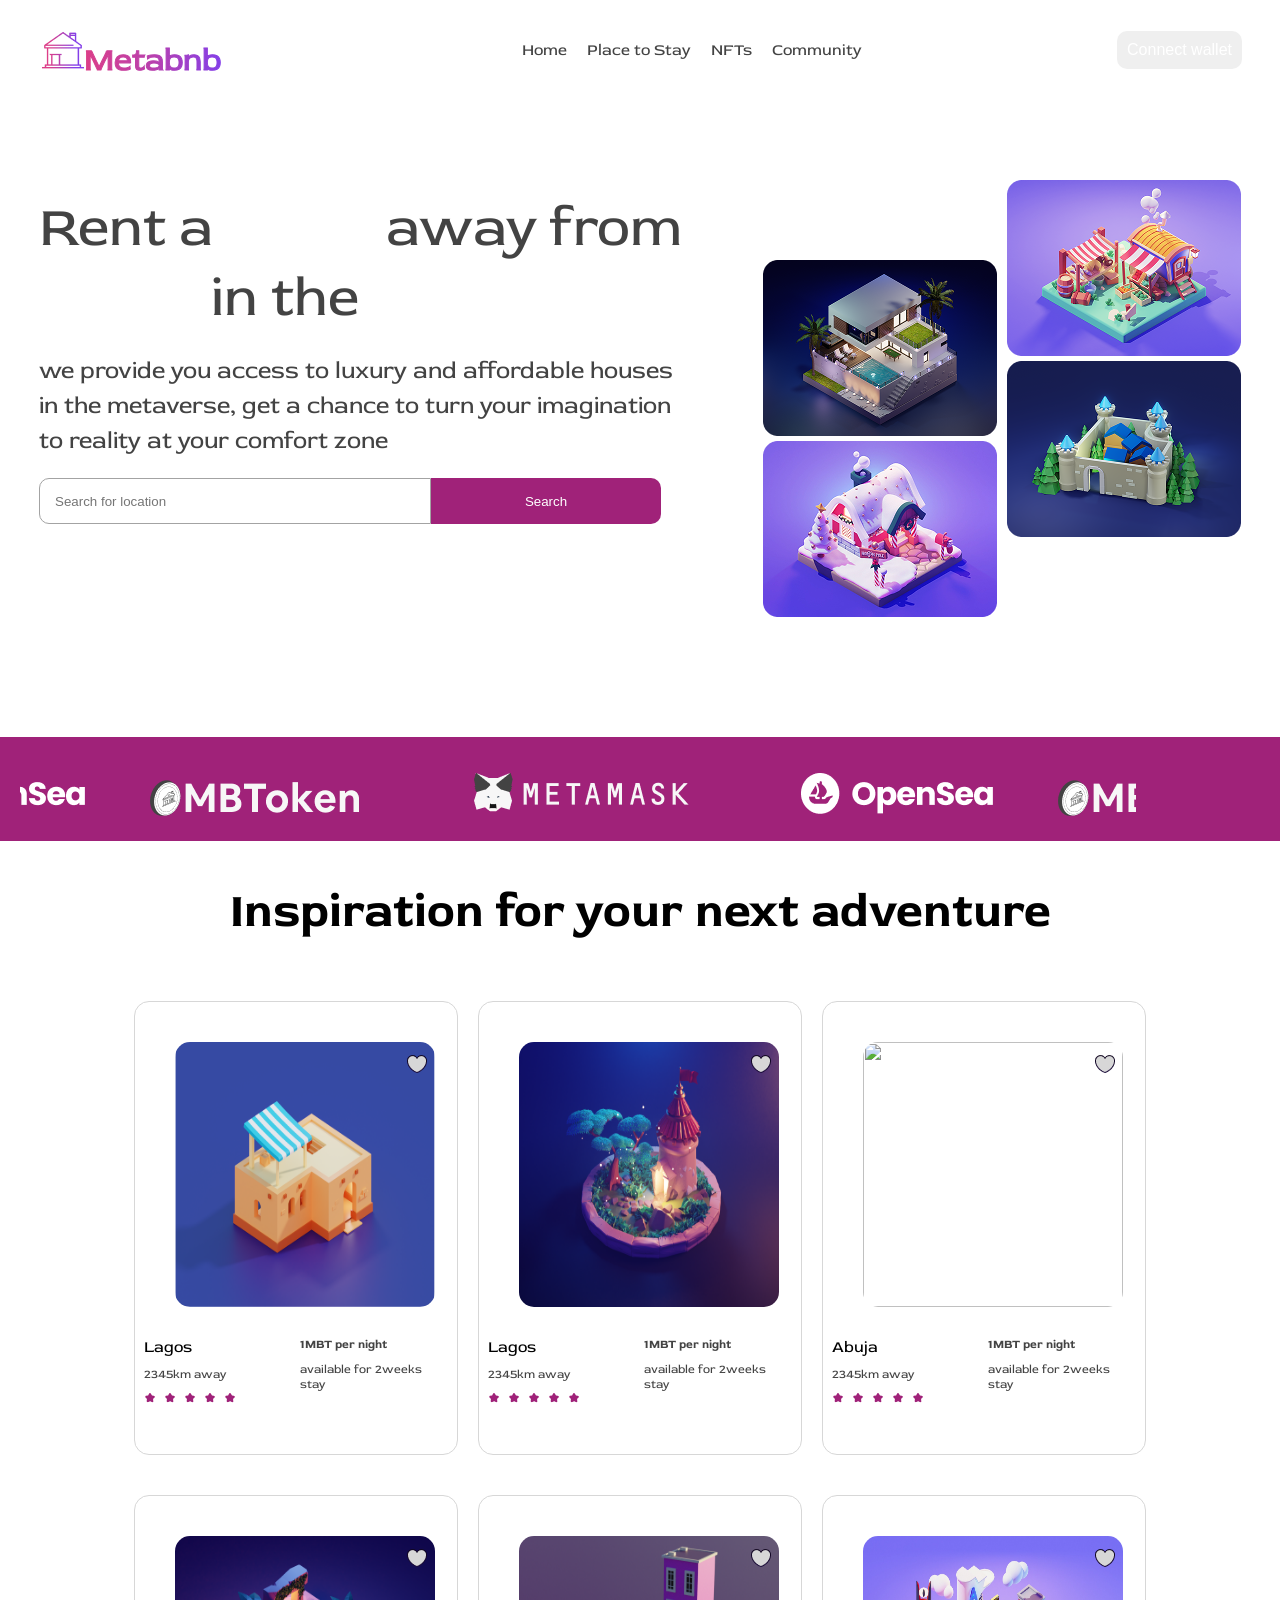
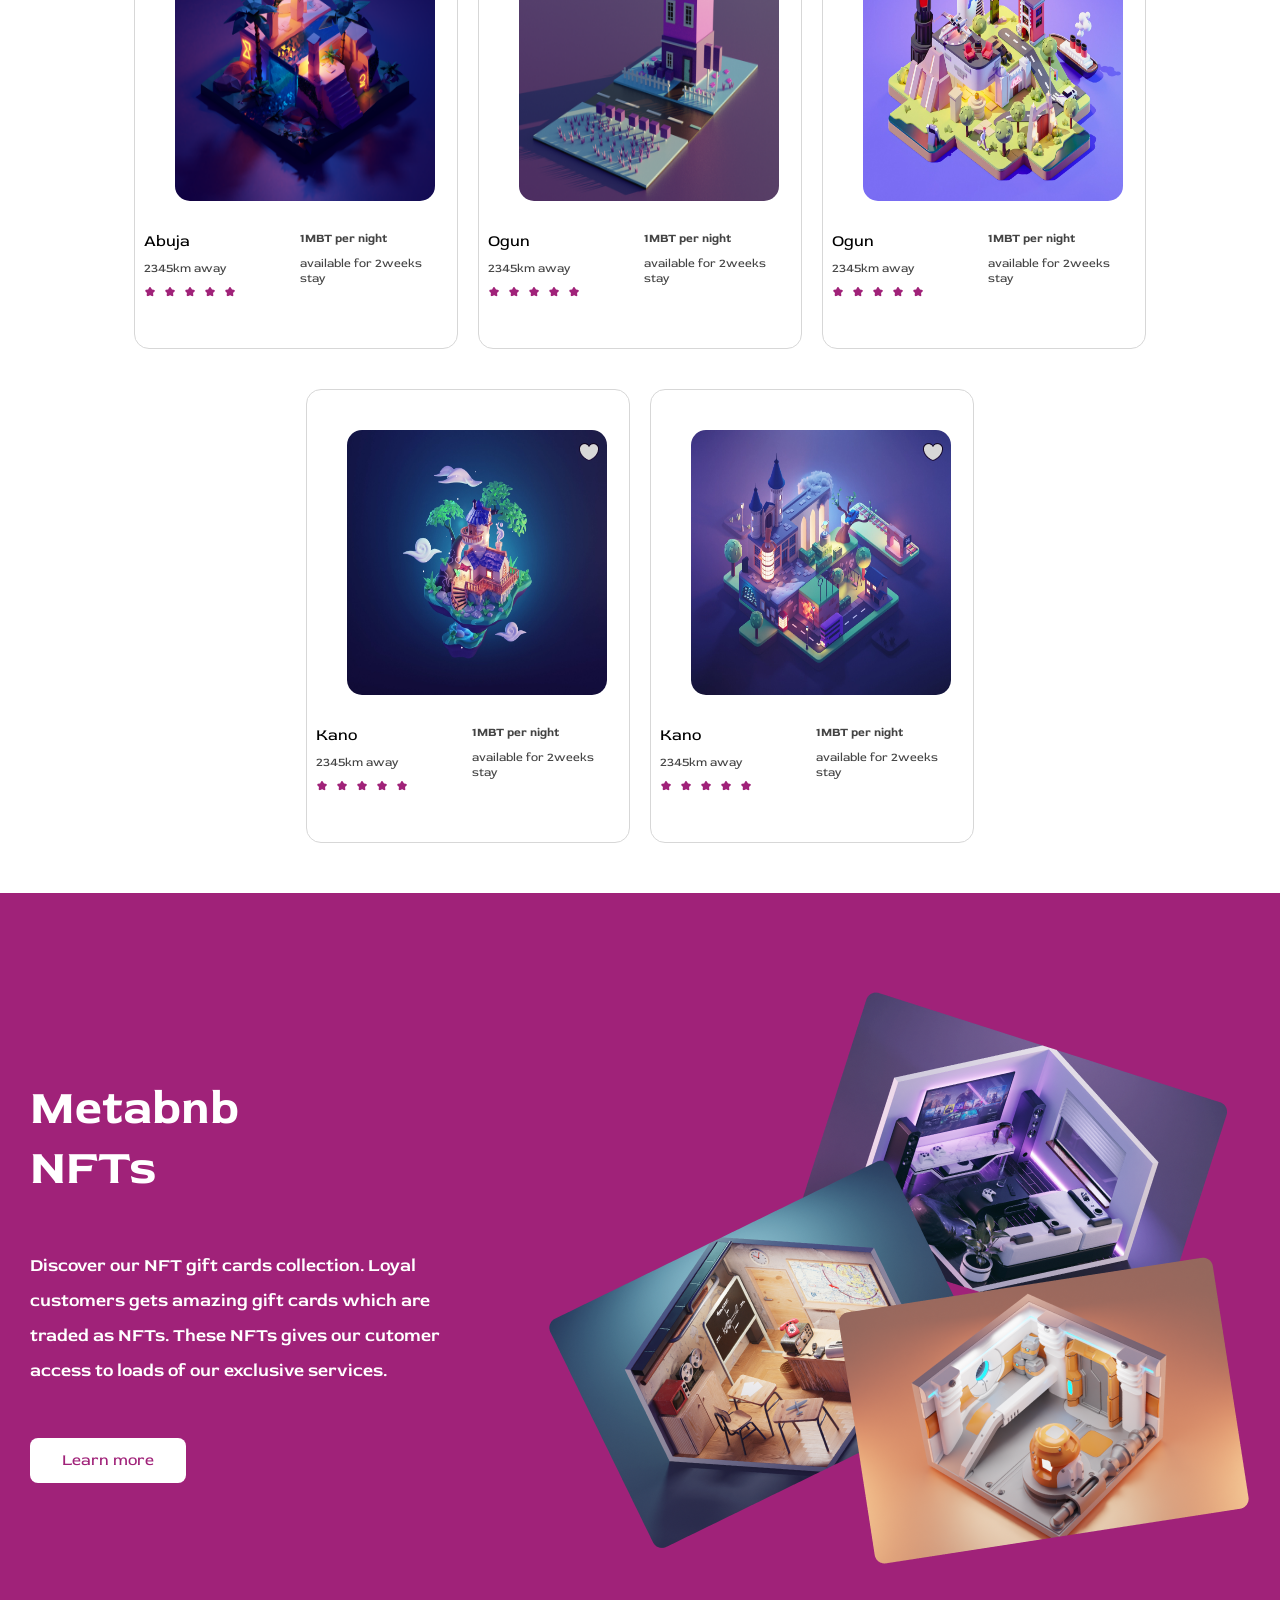
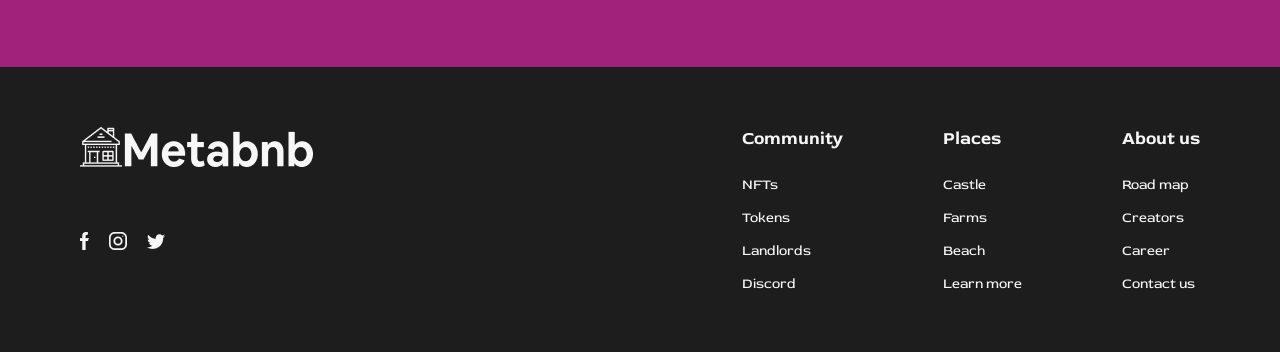
==== commit 63849550: "refactored the footer style and  made it responsive across all screens" ====
--- a/index.html
+++ b/index.html
@@ -128,43 +128,52 @@
       <img class="learn_more_img" src="Asset/imgs/Learn_more.png" alt="">
     </div>
   </section>
+  
   <footer>
-    <div>
-      
-    </div>
+  <div class="footer_container">
+
     <div class="left_footerContent">
-      <div><img src="Asset/Logos/logo2.png" alt=""></div>
+      <div>
+        <img src="Asset/Logos/logo2.png" alt="">
+      </div>
+
       <div class="footer_socials">
         <img src="Asset/Logos/facebook.png" alt="">
         <img src="Asset/Logos/instagram.png" alt="">
         <img src="Asset/Logos/twitter.png" alt="">
       </div>
     </div>
+
     <div class="right_footerContent">
-      <div style="display: flex; flex-direction: column; gap: 20px; align-items: center;">
-        <h1>Community</h1>
-        <p class="first_para">Nfts</p>
-        <p class="first_para">Tokens</p>
-        <p class="first_para">LandLord</p>
-        <p class="first_para">Discord</p>
+
+      <div class="footer_column">
+        <h3>Community</h3>
+        <p>NFTs</p>
+        <p>Tokens</p>
+        <p>Landlords</p>
+        <p>Discord</p>
       </div>
-       <div style="display: flex; flex-direction: column; gap: 20px; align-items: center;">
-        <h1>Places</h1>
-        <p class="second_para">Castle</p>
-        <p class="second_para">Farms</p>
-        <p class="second_para">Beach</p>
-        <p class="second_para">Learn more</p>
+
+      <div class="footer_column">
+        <h3>Places</h3>
+        <p>Castle</p>
+        <p>Farms</p>
+        <p>Beach</p>
+        <p>Learn more</p>
       </div>
-       <div style="display: flex; flex-direction: column; gap: 20px; align-items: center;">
-        <h1>About us</h1>
-        <p class="third_para">Road map</p>
-        <p class="third_para">Creators</p>
-        <p class="third_para">Career</p>
-        <p class="third_para">Contact us</p>
+
+      <div class="footer_column">
+        <h3>About us</h3>
+        <p>Road map</p>
+        <p>Creators</p>
+        <p>Career</p>
+        <p>Contact us</p>
       </div>
+
     </div>
 
-  </footer>
+  </div>
+</footer>
 
   <script src="app.js"></script>
 </body>
--- a/style.css
+++ b/style.css
@@ -412,39 +412,54 @@
 gap: 50px;
 }
 
-
-footer{
-background-color: #1D1D1E;
-height: 322px;
-color: #F7F7F7;
- display: flex;
-gap: 50px;
-justify-content: space-around;
-align-items: center;
-}
-
-.left_footerContent{
-display: flex;
-flex-direction: column;
-gap: 80px;
-}
-.footer_socials{
-display: flex;
-gap: 20px;
-}
-.right_footerContent{
-display: flex;
-gap: 40px;
-}
-:hover.first_para{
+footer {
+  background-color: #1D1D1E;
+  color: #F7F7F7;
+  padding: 60px 80px;
+}
+
+.footer_container {
+  display: flex;
+  justify-content: space-between;
+  align-items: flex-start;
+}
+
+.left_footerContent {
+  display: flex;
+  flex-direction: column;
+  gap: 60px;
+}
+
+.footer_socials {
+  display: flex;
+  gap: 20px;
+}
+
+.right_footerContent {
+  display: flex;
+  gap: 100px;
+}
+
+.footer_column {
+  display: flex;
+  flex-direction: column;
+  gap: 16px;
+}
+
+.footer_column h3 {
+  font-size: 18px;
+  margin-bottom: 10px;
+}
+
+.footer_column p {
+  font-size: 14px;
+  cursor: pointer;
+}
+
+.footer_column p:hover {
   text-decoration: underline;
 }
-:hover.second_para{
-  text-decoration: underline;
-}
-:hover.third_para{
-  text-decoration: underline;
-}
+
 @media (max-width: 1075px) {
   .hero_section {
     display: flex;
@@ -538,8 +553,6 @@
 }
 
 
-
-
 @media (max-width: 691px) {
   .right_hero_img {
     display: flex;
@@ -626,3 +639,64 @@
     border-radius: 5px;
   }
 }
+
+@media (max-width: 1024px) {
+.footer_container {
+    flex-direction: column;
+    display: flex;
+    justify-content: center;
+    align-items: center;
+    gap: 50px;
+  }
+
+  footer {
+    padding: 50px 40px;
+  }
+
+  .right_footerContent {
+    gap: 60px;
+  }
+}
+
+@media (max-width: 768px) {
+
+  .footer_container {
+    flex-direction: column;
+    gap: 50px;
+  }
+
+  .right_footerContent {
+    display: grid;
+    grid-template-columns: 1fr 1fr; /* 2 columns */
+    gap: 50px 40px;
+  }
+
+  .footer_column {
+    align-items: flex-start;
+  }
+
+  /* Make About Us span full width */
+  .footer_column:nth-child(3) {
+    grid-column: span 2;
+  }
+}
+
+@media (max-width: 480px) {
+/* .footer_container {
+  display: flex;
+  justify-content: center;
+  align-items: center;
+  } */
+
+  .footer_socials {
+    gap: 15px;
+  }
+
+  .footer_column h3 {
+    font-size: 16px;
+  }
+
+  .footer_column p {
+    font-size: 13px;
+  }
+}
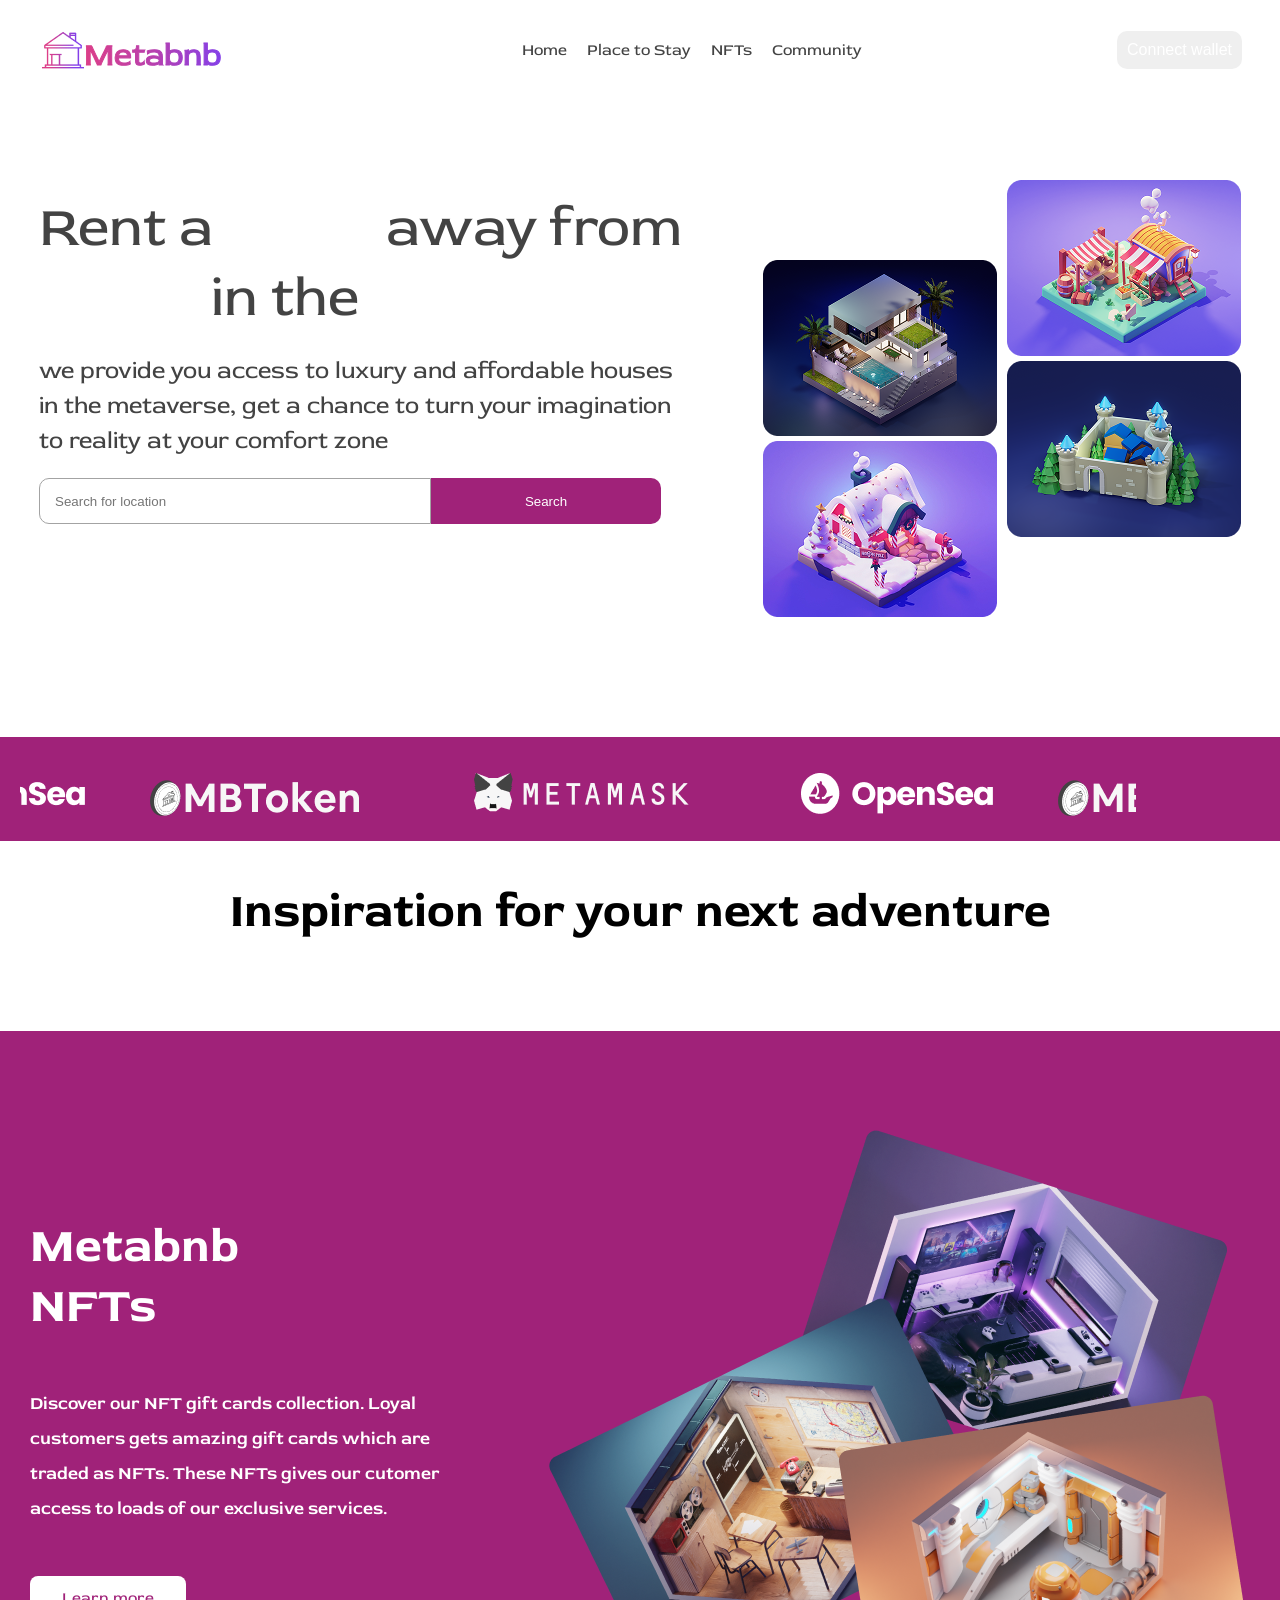
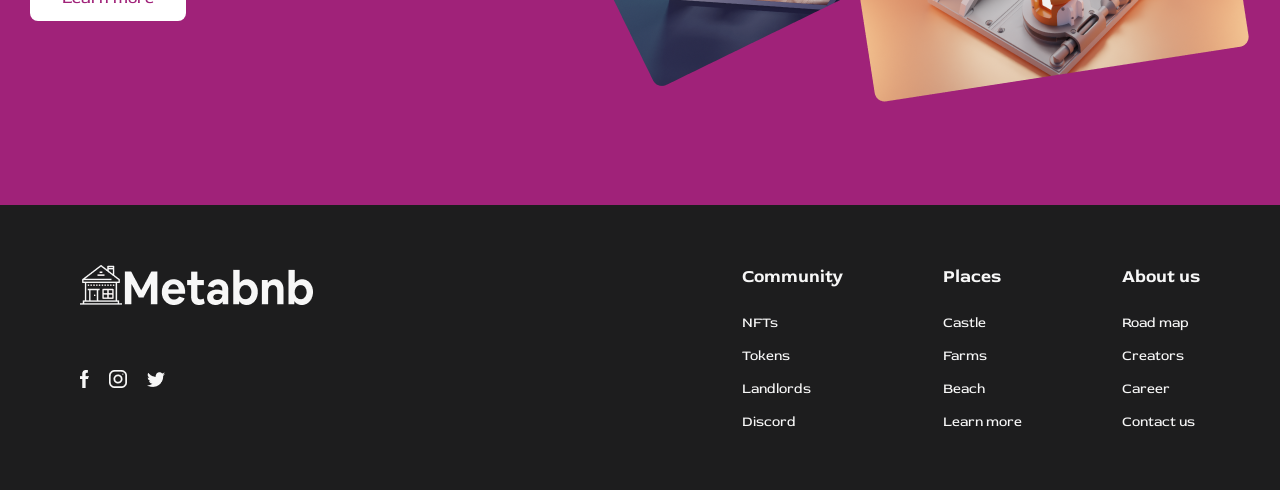
==== commit 82ee0305: "feat: create location page with cards, header, footer and location.js logic" ====
--- a/index.html
+++ b/index.html
@@ -30,7 +30,7 @@
             </div>
             <nav>
               <li><a href="">Home</a></li>
-              <li><a href="">Place to Stay</a></li>
+              <li><a href="Locations.html">Place to Stay</a></li>
               <li><a href="">NFTs</a></li>
               <li><a href="">Community</a></li>
             </nav>
--- a/style.css
+++ b/style.css
@@ -36,7 +36,7 @@
 .bar_icon {
   display: none;
 }
-li a {
+nav li a {
   text-decoration: none;
   color: #434343;
 }
@@ -53,7 +53,7 @@
   font-weight: 400;
   -webkit-text-stroke-color: transparent;
   box-shadow: rgba(96, 96, 96, 0.15);
-  margin-top: 40px;
+  margin-top: 30px;
 }
 
 #wallet_btn {
@@ -68,6 +68,9 @@
 }
 li {
   list-style: none;
+}
+nav li a:hover{
+text-decoration:underline;
 }
 .vv {
   display: flex;
@@ -667,7 +670,7 @@
 
   .right_footerContent {
     display: grid;
-    grid-template-columns: 1fr 1fr; /* 2 columns */
+    grid-template-columns: 1fr 1fr; 
     gap: 50px 40px;
   }
 
@@ -675,18 +678,13 @@
     align-items: flex-start;
   }
 
-  /* Make About Us span full width */
+  
   .footer_column:nth-child(3) {
     grid-column: span 2;
   }
 }
 
 @media (max-width: 480px) {
-/* .footer_container {
-  display: flex;
-  justify-content: center;
-  align-items: center;
-  } */
 
   .footer_socials {
     gap: 15px;
